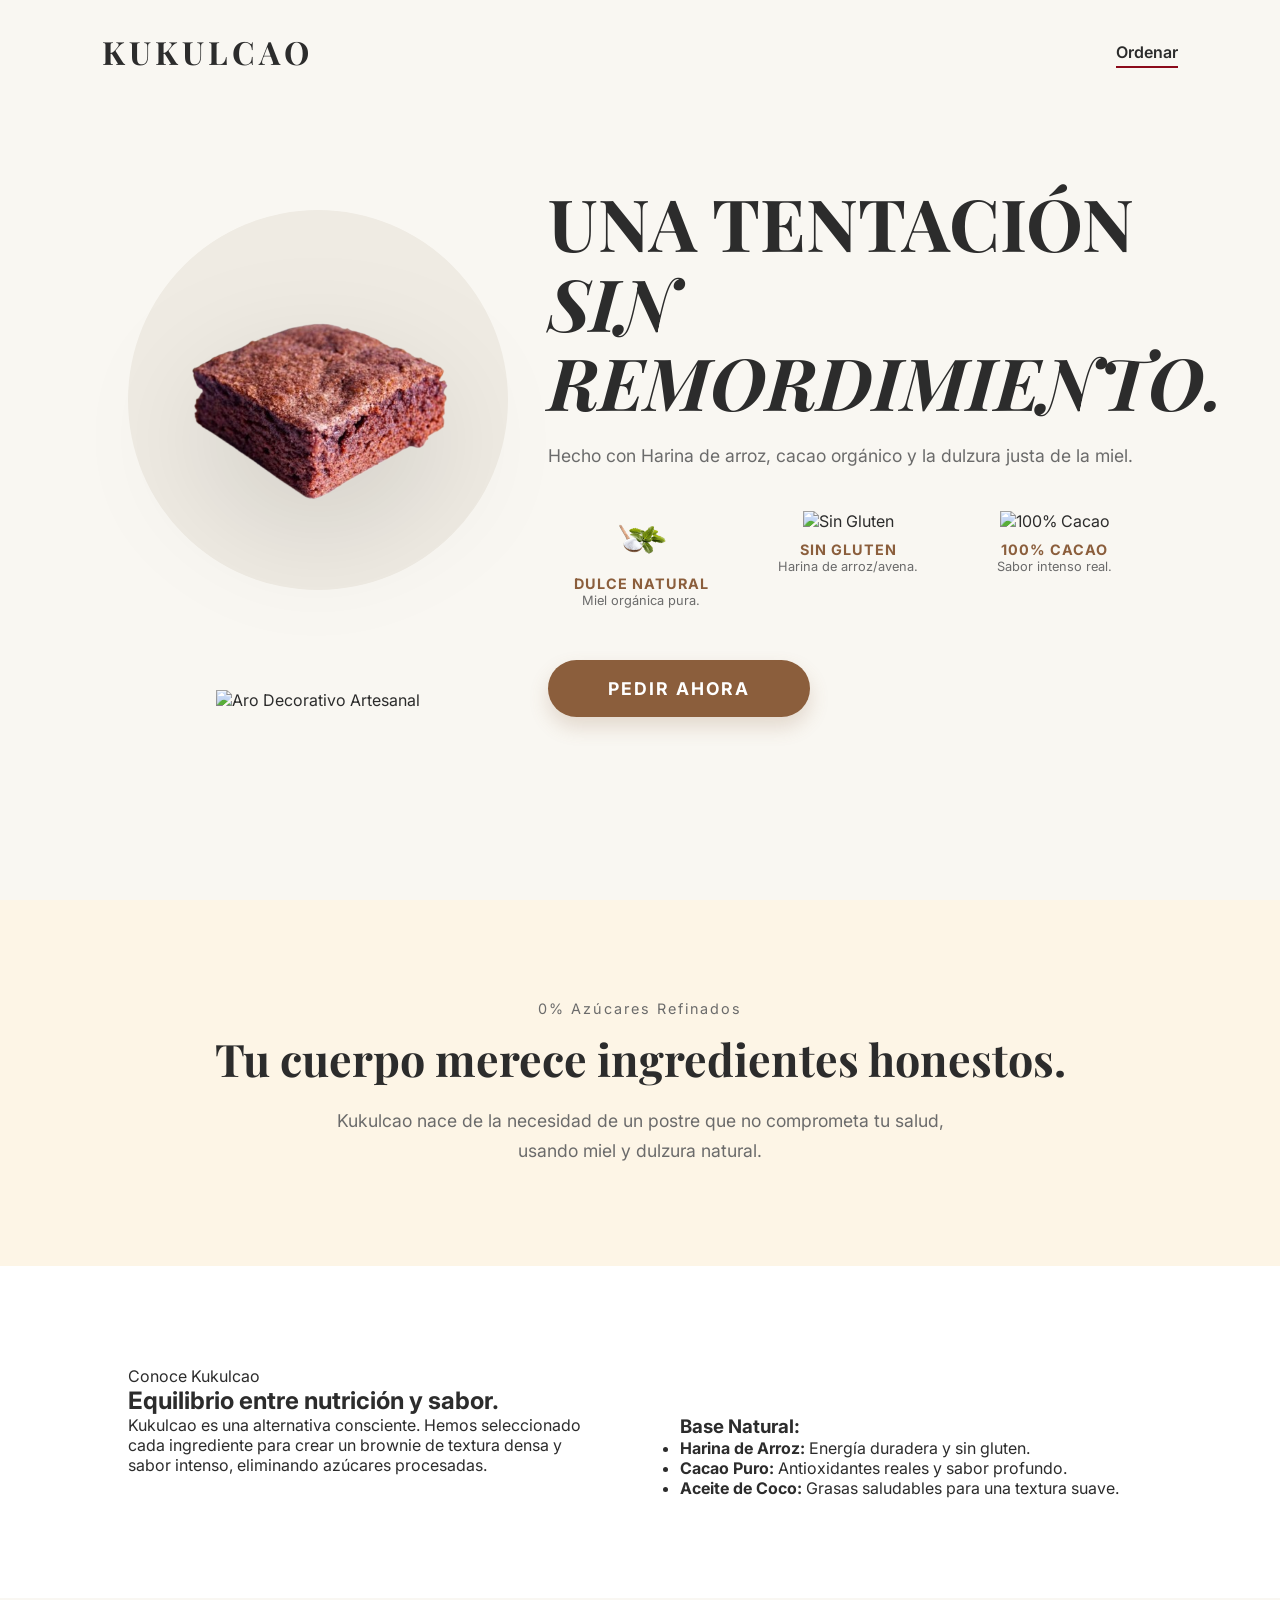
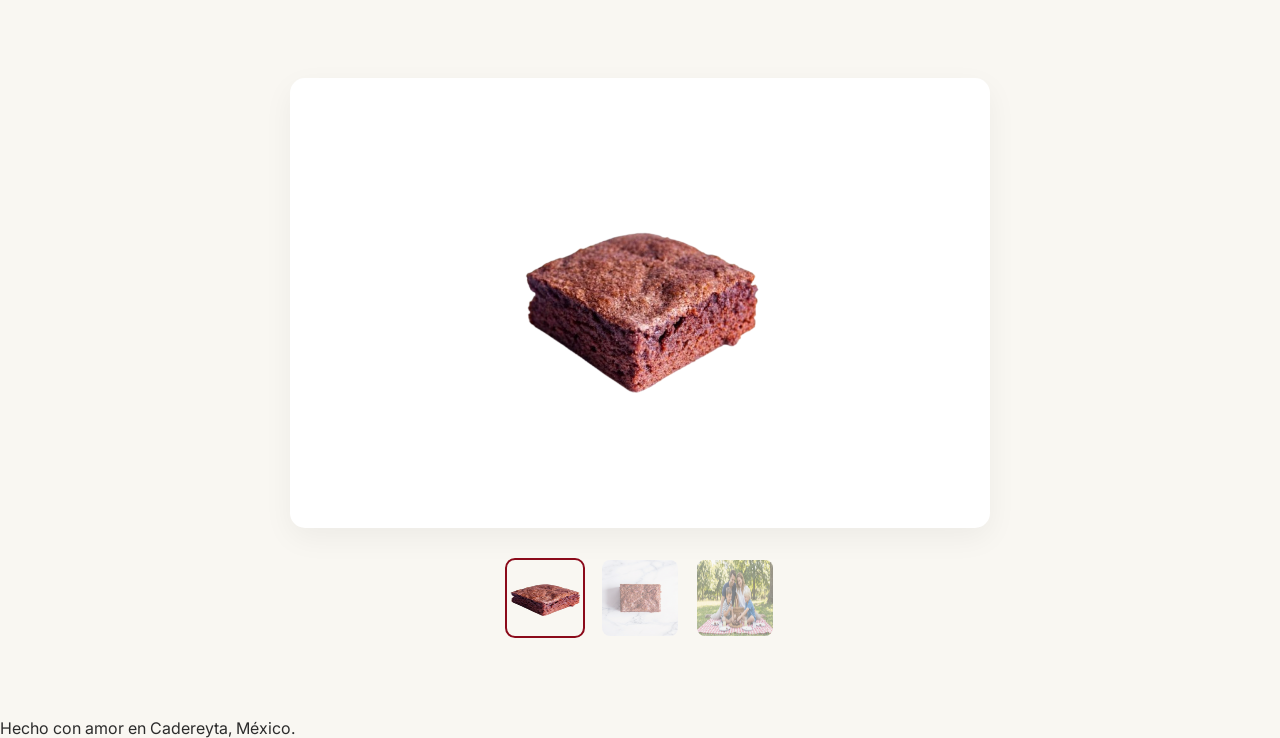
==== index.html @ 12dda1de "Update index.html" ====
<!DOCTYPE html>
<html lang="es">
<head>
    <meta charset="UTF-8">
    <meta name="viewport" content="width=device-width, initial-scale=1.0">
    <title>Kukulcao | Pureza en cada bocado</title>
    <link rel="stylesheet" href="style.css">
    <link href="https://fonts.googleapis.com/css2?family=Inter:wght@300;400;600&family=Playfair+Display:ital,wght@0,400;0,700;1,400&display=swap" rel="stylesheet">
</head>
<body>

    <nav class="minimal-nav">
        <div class="logo">KUKULCAO</div>
        <div class="nav-cta">
            <a href="ordenar.html">Ordenar</a>
        </div>
    </nav>

<main>
        <section class="hero-minimal">
            
            <div class="product-display">
            <img src="aro-decorativo.png" alt="Aro Decorativo Artesanal" class="decorative-ring-img">
            
            <div class="circle-bg"></div>
            <img src="brownie-1.png" alt="Kukulcao Brownie Hero" class="hero-img">
        </div>

            <div class="hero-text">
                <h1 class="fade-in">UNA TENTACIÓN <br><em>SIN REMORDIMIENTO.</em></h1>
                <p>Hecho con Harina de arroz, cacao orgánico y la dulzura justa de la miel.</p>
                
                <div class="hero-benefits">
                    <div class="benefit-item">
                        <img src="icono-miel.png" alt="Dulce Natural" class="benefit-icon"> <h4>Dulce Natural</h4>
                        <p>Miel orgánica pura.</p>
                    </div>
                    <div class="benefit-item">
                        <img src="icono-gluten.png" alt="Sin Gluten" class="benefit-icon"> <h4>Sin Gluten</h4>
                        <p>Harina de arroz/avena.</p>
                    </div>
                    <div class="benefit-item">
                        <img src="icono-cacao.png" alt="100% Cacao" class="benefit-icon"> <h4>100% Cacao</h4>
                        <p>Sabor intenso real.</p>
                    </div>
                </div>

                <a href="ordenar.html" class="btn-pedir-ahora">PEDIR AHORA</a>
            </div>
        </section>

        <section class="philosophy">
            <div class="philo-content">
                <span class="tag">0% Azúcares Refinados</span>
                <h2>Tu cuerpo merece ingredientes honestos.</h2>
                <p>Kukulcao nace de la necesidad de un postre que no comprometa tu salud, usando miel y dulzura natural.</p>
            </div>
        </section>

        <section class="product-description-area">
            <div class="description-content">
                <div class="desc-header">
                    <span class="tag">Conoce Kukulcao</span>
                    <h2>Equilibrio entre nutrición y sabor.</h2>
                </div>
                <div class="desc-body">
                    <div class="text-main">
                        <p>Kukulcao es una alternativa consciente. Hemos seleccionado cada ingrediente para crear un brownie de textura densa y sabor intenso, eliminando azúcares procesadas.</p>
                    </div>
                    <div class="ingredients-list">
                        <h3>Base Natural:</h3>
                        <ul>
                            <li><strong>Harina de Arroz:</strong> Energía duradera y sin gluten.</li>
                            <li><strong>Cacao Puro:</strong> Antioxidantes reales y sabor profundo.</li>
                            <li><strong>Aceite de Coco:</strong> Grasas saludables para una textura suave.</li>
                        </ul>
                    </div>
                </div>
            </div>
        </section>

        <section class="product-viewer">
            <div class="main-window">
                <img src="brownie-1.png" id="active-image" alt="Visor Kukulcao">
            </div>
            <div class="thumbnail-carousel">
                <img src="brownie-1.png" class="thumb active" onclick="changeImage(this.src, this)">
                <img src="brownie-2.png" class="thumb" onclick="changeImage(this.src, this)">
                <img src="brownie-3.png" class="thumb" onclick="changeImage(this.src, this)">
            </div>
        </section>
    </main>

    <footer class="minimal-footer">
        <p>Hecho con amor en Cadereyta, México.</p>
    </footer>

    <script src="script.js"></script>
</body>
</html>
    <script src="script.js"></script>
</body>
</html>
---- style.css ----
/* ==========================================================
   1. VARIABLES Y BASES (Actualizado con tu Burgundy)
========================================================== */
:root {
    --bg-color: #F9F7F2;
    --accent-color: #8b0a1a; /* Tu Burgundy oficial */
    --text-main: #2C2C2C;
    --text-light: #6B6B6B;
    --gold-brown: #8B5E3C; /* Café artesanal para botones/iconos */
}

* { margin: 0; padding: 0; box-sizing: border-box; }
body { 
    font-family: 'Inter', sans-serif; 
    background-color: var(--bg-color); 
    color: var(--text-main); 
    overflow-x: hidden; 
}

/* ==========================================================
   2. NAVEGACIÓN
========================================================== */
.minimal-nav { 
    display: flex; 
    justify-content: space-between; 
    align-items: center;
    padding: 30px 8%; 
    position: absolute; 
    width: 100%; 
    z-index: 100; 
}

.logo { 
    font-family: 'Playfair Display', serif; 
    font-weight: 700; 
    letter-spacing: 4px; 
    font-size: 2rem; 
    color: var(--text-main);
    text-decoration: none;
}

.nav-cta a { 
    text-decoration: none; 
    color: var(--text-main); 
    border-bottom: 2px solid var(--accent-color); 
    padding-bottom: 4px; 
    font-weight: 600;
}

/* ==========================================================
   3. HERO (PC) - CON ANILLOS DECORATIVOS
========================================================== */
.hero-minimal {
    min-height: 100vh;
    display: flex;
    align-items: center;
    justify-content: space-between;
    padding: 0 10%;
    max-width: 1400px;
    margin: 0 auto;
    gap: 40px;
}

.hero-text { flex: 1.2; z-index: 10; }
.hero-text h1 { font-family: 'Playfair Display', serif; font-size: clamp(3rem, 6vw, 4.5rem); line-height: 1.1; margin-bottom: 20px; }

.product-display {
    flex: 0.8;
    display: grid;
    place-items: center;
    position: relative;
    height: 600px;
}

/* Anillos estilo artesanal */
.decorative-rings {
    position: absolute;
    width: 100%;
    height: 100%;
    display: grid;
    place-items: center;
    z-index: 0;
}

.ring { position: absolute; border: 1px solid rgba(139, 94, 60, 0.15); border-radius: 50%; }
.ring-1 { width: 450px; height: 450px; border-style: dashed; }
.ring-2 { width: 580px; height: 580px; }

.circle-bg {
    grid-area: 1 / 1;
    width: 380px;
    height: 380px;
    background: #EFEBE3;
    border-radius: 50%;
    z-index: 1;
}

.hero-img {
    grid-area: 1 / 1;
    width: 280px;
    filter: drop-shadow(0 40px 60px rgba(0,0,0,0.12));
    animation: float 6s ease-in-out infinite;
    z-index: 2;
}

@keyframes float {
    0%, 100% { transform: translateY(0); }
    50% { transform: translateY(-20px); }
}

/* ==========================================================
   4. ICONOS DE BENEFICIOS Y BOTÓN
========================================================== */
.hero-benefits { 
    display: grid; 
    grid-template-columns: repeat(3, 1fr); 
    gap: 15px; 
    margin-top: 30px; 
}
.benefit-item { text-align: center; }
.benefit-item .icon { font-size: 1.8rem; display: block; margin-bottom: 5px; }
.benefit-item h4 { font-size: 0.8rem; text-transform: uppercase; color: var(--gold-brown); letter-spacing: 1px; }
.benefit-item p { font-size: 0.75rem; color: var(--text-light); }

.btn-pedir-ahora { 
    display: inline-block; 
    margin-top: 40px; 
    padding: 18px 50px; 
    background: var(--gold-brown); 
    color: white; 
    text-decoration: none; 
    border-radius: 50px; 
    font-weight: 700; 
    letter-spacing: 1px;
    box-shadow: 0 10px 20px rgba(139, 94, 60, 0.2);
    transition: 0.3s;
}
.btn-pedir-ahora:hover { transform: translateY(-3px); filter: brightness(1.1); }

/* ==========================================================
   5. FILOSOFÍA, DESCRIPCIÓN Y VISOR (TUS ESTILOS ORIGINALES)
========================================================== */
.philosophy {
    padding: 100px 5%;
    background-color: #FDF5E6;
    display: flex;
    flex-direction: column;
    align-items: center;
    justify-content: center;
    text-align: center;
    width: 100%;
}

.philosophy h2 { font-family: 'Playfair Display', serif; font-size: clamp(2rem, 4vw, 2.8rem); max-width: 900px; margin: 0 auto 20px; line-height: 1.2; }

.product-description-area { padding: 100px 10%; background-color: #fff; }
.desc-body { display: grid; grid-template-columns: 1fr 1fr; gap: 80px; max-width: 1100px; margin: 0 auto; }

.product-viewer { padding: 80px 10%; text-align: center; }
.main-window { width: 100%; max-width: 700px; height: 450px; margin: 0 auto 30px; background-color: #fff; display: flex; justify-content: center; align-items: center; border-radius: 15px; box-shadow: 0 10px 30px rgba(0,0,0,0.05); }
.main-window img { max-width: 85%; max-height: 85%; object-fit: contain; }

.thumbnail-carousel { display: flex; justify-content: center; gap: 15px; }
.thumb { width: 80px; height: 80px; cursor: pointer; border-radius: 10px; opacity: 0.5; transition: 0.3s; border: 2px solid transparent; }
.thumb.active { opacity: 1; border-color: var(--accent-color); }

/* ==========================================================
   6. RESPONSIVE (CELULAR ACTUALIZADO)
========================================================== */
@media (max-width: 768px) {
    .hero-minimal { flex-direction: column-reverse; padding: 120px 5% 40px 5%; min-height: auto; gap: 40px; }
    .hero-text h1 { font-size: 2.2rem; text-align: center; }
    .hero-benefits { grid-template-columns: 1fr; gap: 25px; }
    .product-display { height: 350px; }
    .ring-2 { display: none; } /* Simplificamos para cel */
    .circle-bg { width: 280px; height: 280px; }
    .hero-img { width: 170px; }
    .desc-body { grid-template-columns: 1fr; gap: 40px; }
    .philosophy { padding: 80px 8%; }
}
/* ==========================================================
   --- ESTILOS DEL HERO ACTUALIZADOS CON AROS Y BENEFICIOS ---
========================================================== */

.hero-minimal {
    min-height: 100vh;
    display: flex;
    align-items: center;
    justify-content: space-between;
    padding: 0 10%;
    max-width: 1400px;
    margin: 0 auto;
    gap: 40px;
}

/* --- Los Aros Decorativos (PC) --- */
.product-display {
    flex: 0.8;
    display: grid;
    place-items: center;
    position: relative;
    height: 600px;
}

.decorative-rings {
    position: absolute;
    width: 100%;
    height: 100%;
    display: grid;
    place-items: center;
    z-index: 0;
}

.ring {
    position: absolute;
    border-radius: 50%;
    border-color: rgba(139, 94, 60, 0.2); /* Color café artesanal suave */
}

/* Aro Principal con Textura de Hojas (Usaremos un pseudo-elemento para la textura) */
.ring-main {
    width: 450px;
    height: 450px;
    border: 2px solid;
    position: relative;
}

/* Aquí simularíamos la textura orgánica. Lo ideal sería una imagen PNG, 
   pero usaremos un truco de CSS para simular puntos orgánicos. */
.ring-texture {
    position: absolute;
    top: -5px; left: -5px; right: -5px; bottom: -5px;
    border-radius: 50%;
    background-image: radial-gradient(rgba(139, 94, 60, 0.1) 1px, transparent 1px);
    background-size: 15px 15px;
    mask-image: radial-gradient(circle, transparent 50%, black 51%);
}

/* Los aros con líneas cortadas (dashed) */
.ring-dashed-1 {
    width: 530px;
    height: 530px;
    border: 1px dashed;
}

.ring-dashed-2 {
    width: 620px;
    height: 620px;
    border: 1px dashed;
}

.circle-bg {
    grid-area: 1 / 1;
    width: 380px;
    height: 380px;
    background: #EFEBE3;
    border-radius: 50%;
    z-index: 1;
}

.hero-img {
    grid-area: 1 / 1;
    width: 280px;
    filter: drop-shadow(0 40px 60px rgba(0,0,0,0.12));
    animation: float 6s ease-in-out infinite;
    z-index: 2;
}

@keyframes float {
    0%, 100% { transform: translateY(0); }
    50= transform: translateY(-20px); }
}

/* --- Texto, Beneficios y Botón --- */
.hero-text { flex: 1.2; z-index: 10; }
.hero-text h1 { font-family: 'Playfair Display', serif; font-size: clamp(3rem, 6vw, 4.5rem); line-height: 1.1; margin-bottom: 20px; }
.hero-text p { font-size: 1.1rem; color: var(--text-light); line-height: 1.7; max-width: 600px; }

/* Beneficios en HORIZONTAL (Tal como en tu referencia) */
.hero-benefits { 
    display: flex; /* Cambiamos a Flex para horizontal */
    justify-content: space-between;
    gap: 20px; 
    margin-top: 40px; 
    max-width: 600px;
}
.benefit-item { text-align: center; flex: 1; }
.benefit-icon { width: 50px; height: 50px; object-fit: contain; margin-bottom: 10px; } /* Si usas imágenes */
.benefit-item .icon { font-size: 2rem; display: block; margin-bottom: 10px; } /* Si usas emojis */
.benefit-item h4 { font-size: 0.9rem; text-transform: uppercase; color: var(--gold-brown); letter-spacing: 1px; font-weight: 700; }
.benefit-item p { font-size: 0.8rem; color: var(--text-light); line-height: 1.4; }

/* Botón "PEDIR AHORA" Marrón */
.btn-pedir-ahora { 
    display: inline-block; 
    margin-top: 50px; 
    padding: 18px 60px; 
    background: var(--gold-brown); 
    color: white; 
    text-decoration: none; 
    border-radius: 50px; 
    font-weight: 700; 
    letter-spacing: 2px;
    box-shadow: 0 10px 20px rgba(139, 94, 60, 0.2);
    transition: 0.3s;
    font-size: 1.1rem;
}
.btn-pedir-ahora:hover { transform: translateY(-3px); filter: brightness(1.1); }

/* --- FRANJA RECUPERADA: 0% AZÚCARES (Tus estilos originales) --- */
.philosophy {
    padding: 100px 5%;
    background-color: #FDF5E6;
    display: flex;
    flex-direction: column;
    align-items: center;
    justify-content: center;
    text-align: center;
    width: 100%;
}
.philosophy .tag { display: block; margin-bottom: 15px; letter-spacing: 2px; color: var(--text-light); font-size: 0.9rem; }
.philosophy h2 { font-family: 'Playfair Display', serif; font-size: clamp(2rem, 4vw, 2.8rem); max-width: 900px; margin: 0 auto 20px; line-height: 1.2; }
.philosophy p { max-width: 650px; margin: 0 auto; color: var(--text-light); line-height: 1.7; font-size: 1.1rem; }

/* ==========================================================
   --- RESPONSIVE: AJUSTE CRÍTICO PARA MÓVIL (NUEVO ORDEN) ---
========================================================== */

@media (max-width: 768px) {
    /* Mantenemos el orden Flex estándar, pero ajustamos padding */
    .hero-minimal { 
        flex-direction: column; /* Estándar: Imagen arriba, texto abajo */
        padding: 100px 5% 40px 5%; /* Padding superior para el logo */
        min-height: auto; 
        gap: 30px; 
    }

    /* La Imagen del Brownie con Aros (Arriba del título en Móvil) */
    .product-display { 
        height: 380px; 
        width: 100%;
        order: -1; /* Forzamos que vaya PRIMERO */
        margin-top: 30px;
    }

    .decorative-rings { transform: scale(0.65); } /* Escalamos los aros para móvil */
    .ring-dashed-2 { display: none; } /* Quitamos el aro más grande */
    .circle-bg { width: 260px; height: 260px; }
    .hero-img { width: 160px; }

    /* El Texto (Debajo de la Imagen en Móvil) */
    .hero-text { 
        width: 100%;
        text-align: center; 
    }
    .hero-text h1 { font-size: 2.2rem; }
    .hero-text p { margin: 0 auto; font-size: 1rem; }

    /* Beneficios en Móvil: Mantenemos HORIZONTAL (o Grid si no caben) */
    .hero-benefits { 
        display: grid;
        grid-template-columns: repeat(3, 1fr); /* Grid de 3 columnas para horizontal */
        gap: 15px; 
        margin-top: 30px;
        text-align: center;
        max-width: 100%;
    }
    
    .benefit-item { padding: 0 5px; }
    .benefit-item h4 { font-size: 0.75rem; }
    .benefit-item p { font-size: 0.7rem; }

    /* Botón en Móvil */
    .btn-pedir-ahora { margin-top: 40px; width: 100%; max-width: 300px; padding: 15px 30px; font-size: 1rem; }

    /* Franja Filosofía en Móvil */
    .philosophy { padding: 60px 8%; }
    .philosophy h2 { font-size: 1.8rem; }
}
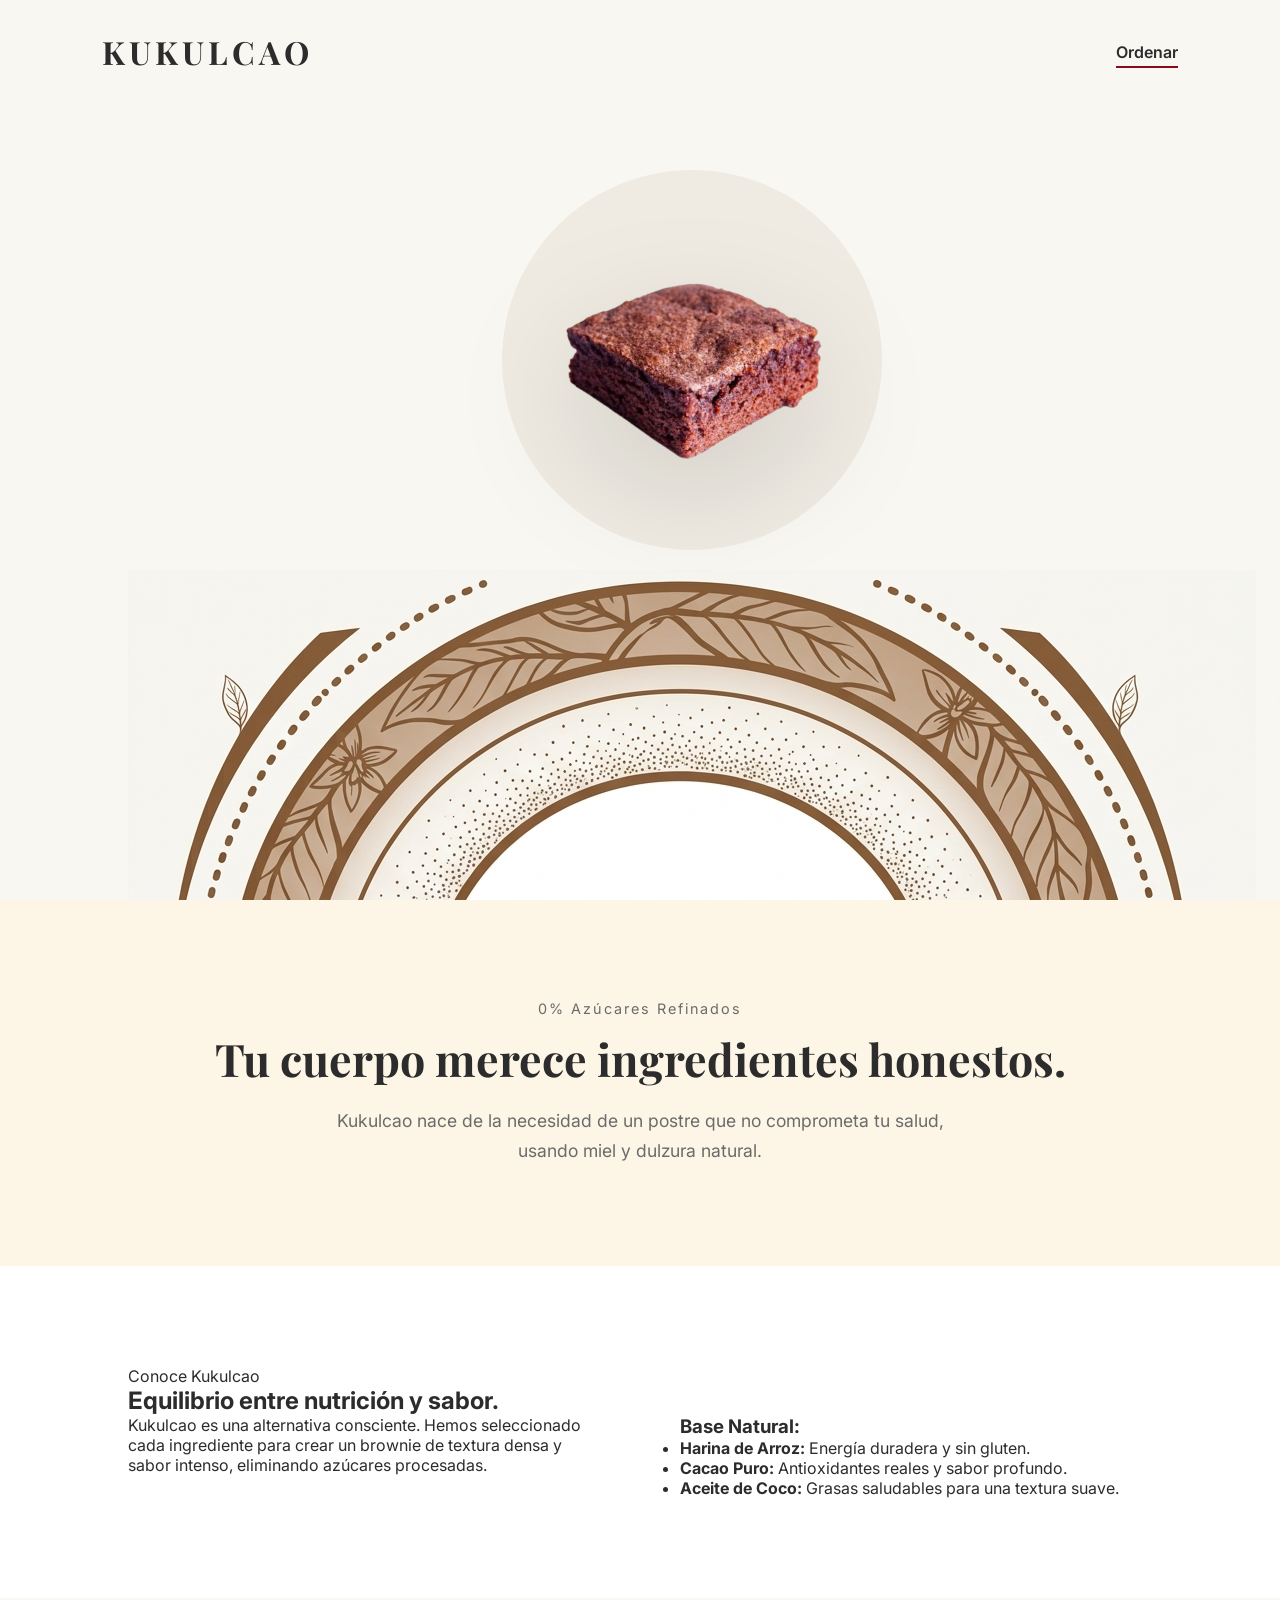
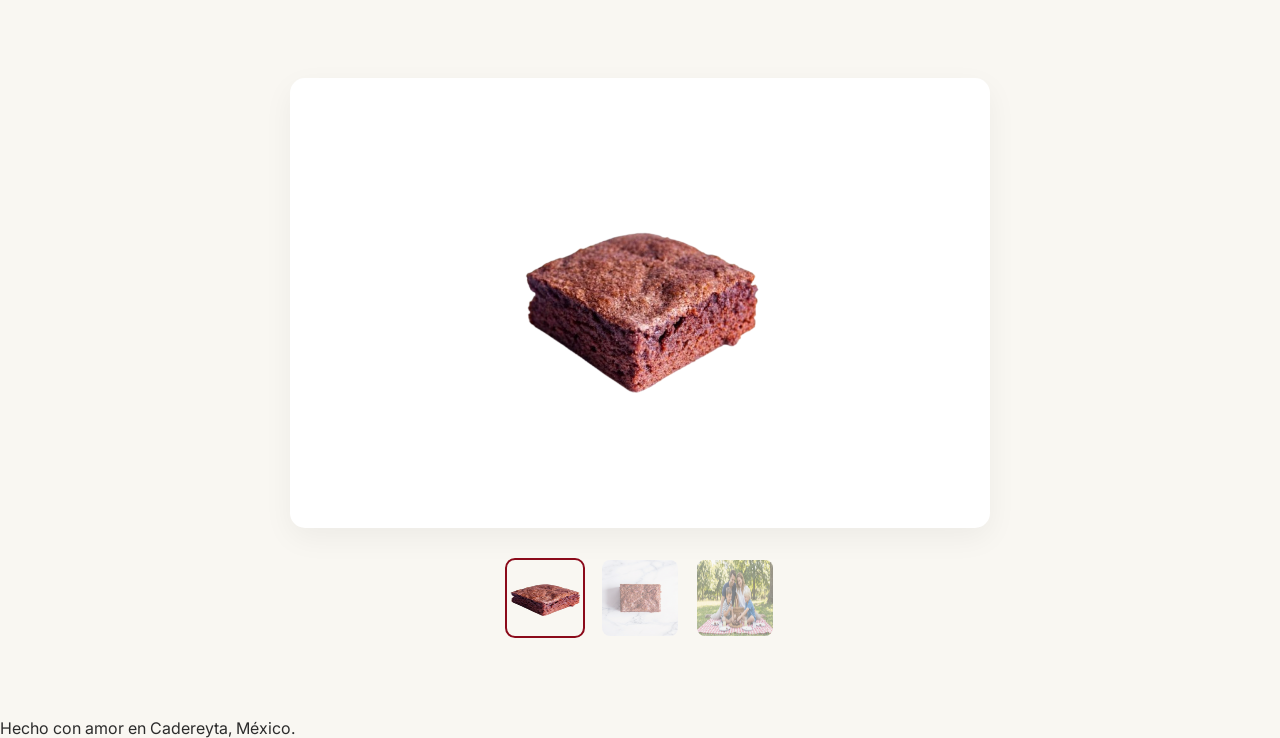
==== commit 2d778cea: "Update index.html" ====
--- a/index.html
+++ b/index.html
@@ -16,15 +16,13 @@
         </div>
     </nav>
 
-<main>
+    <main>
         <section class="hero-minimal">
-            
             <div class="product-display">
-            <img src="aro-decorativo.png" alt="Aro Decorativo Artesanal" class="decorative-ring-img">
-            
-            <div class="circle-bg"></div>
-            <img src="brownie-1.png" alt="Kukulcao Brownie Hero" class="hero-img">
-        </div>
+                <img src="aro-decorativo.png" alt="Aro Decorativo Artesanal" class="decorative-ring-img">
+                <div class="circle-bg"></div>
+                <img src="brownie-1.png" alt="Kukulcao Brownie Hero" class="hero-img">
+            </div>
 
             <div class="hero-text">
                 <h1 class="fade-in">UNA TENTACIÓN <br><em>SIN REMORDIMIENTO.</em></h1>
@@ -32,15 +30,18 @@
                 
                 <div class="hero-benefits">
                     <div class="benefit-item">
-                        <img src="icono-miel.png" alt="Dulce Natural" class="benefit-icon"> <h4>Dulce Natural</h4>
+                        <img src="icono-miel.png" alt="Dulce Natural" class="benefit-icon"> 
+                        <h4>Dulce Natural</h4>
                         <p>Miel orgánica pura.</p>
                     </div>
                     <div class="benefit-item">
-                        <img src="icono-gluten.png" alt="Sin Gluten" class="benefit-icon"> <h4>Sin Gluten</h4>
+                        <img src="icono-gluten.png" alt="Sin Gluten" class="benefit-icon"> 
+                        <h4>Sin Gluten</h4>
                         <p>Harina de arroz/avena.</p>
                     </div>
                     <div class="benefit-item">
-                        <img src="icono-cacao.png" alt="100% Cacao" class="benefit-icon"> <h4>100% Cacao</h4>
+                        <img src="icono-cacao.png" alt="100% Cacao" class="benefit-icon"> 
+                        <h4>100% Cacao</h4>
                         <p>Sabor intenso real.</p>
                     </div>
                 </div>
@@ -98,6 +99,3 @@
     <script src="script.js"></script>
 </body>
 </html>
-    <script src="script.js"></script>
-</body>
-</html>
--- a/style.css
+++ b/style.css
@@ -51,41 +51,41 @@
    3. HERO (PC) - CON ANILLOS DECORATIVOS
 ========================================================== */
 .hero-minimal {
-    min-height: 100vh;
+    min-height: 100vh; /* Que ocupe toda la pantalla de alto */
     display: flex;
-    align-items: center;
-    justify-content: space-between;
-    padding: 0 10%;
-    max-width: 1400px;
-    margin: 0 auto;
-    gap: 40px;
-}
-
-.hero-text { flex: 1.2; z-index: 10; }
-.hero-text h1 { font-family: 'Playfair Display', serif; font-size: clamp(3rem, 6vw, 4.5rem); line-height: 1.1; margin-bottom: 20px; }
-
+    align-items: center; /* Centrado vertical */
+    justify-content: space-between; /* Texto a la izq, brownie a la der */
+    padding: 0 10%; /* Espacio a los lados en PC */
+    position: relative;
+    overflow: hidden; /* Evita que los aros se salgan de la pantalla */
+}
+
+/* Solución al choque: Damos más espacio al texto */
+.hero-text {
+    flex: 1.3; /* Aumentamos el espacio para el texto */
+    position: relative;
+    z-index: 10; /* Texto siempre arriba de los aros de fondo */
+    max-width: 680px; /* Evita que las líneas se hagan eternas */
+    margin-right: 0; /* Aseguramos que no haya margen extra que choque */
+}
+
+.hero-text h1 {
+    font-family: 'Playfair Display', serif;
+    font-size: clamp(3rem, 6vw, 4.5rem); /* Tamaño de letra que se adapta */
+    line-height: 1.1;
+    margin-bottom: 20px;
+}
+
+/* Ajustamos la imagen para que no tape */
 .product-display {
-    flex: 0.8;
+    flex: 0.7; /* Reducimos un poco el espacio para la imagen */
     display: grid;
     place-items: center;
     position: relative;
     height: 600px;
 }
 
-/* Anillos estilo artesanal */
-.decorative-rings {
-    position: absolute;
-    width: 100%;
-    height: 100%;
-    display: grid;
-    place-items: center;
-    z-index: 0;
-}
-
-.ring { position: absolute; border: 1px solid rgba(139, 94, 60, 0.15); border-radius: 50%; }
-.ring-1 { width: 450px; height: 450px; border-style: dashed; }
-.ring-2 { width: 580px; height: 580px; }
-
+/* El Círculo de fondo sólido */
 .circle-bg {
     grid-area: 1 / 1;
     width: 380px;
@@ -95,19 +95,20 @@
     z-index: 1;
 }
 
+/* Tu imagen del Brownie real (sin fondo blanco) */
 .hero-img {
     grid-area: 1 / 1;
-    width: 280px;
+    width: 280px; /* Ajusta este tamaño al de tu foto de brownie */
+    position: relative;
+    z-index: 2; /* Arriba del círculo */
     filter: drop-shadow(0 40px 60px rgba(0,0,0,0.12));
     animation: float 6s ease-in-out infinite;
-    z-index: 2;
 }
 
 @keyframes float {
     0%, 100% { transform: translateY(0); }
     50% { transform: translateY(-20px); }
 }
-
 /* ==========================================================
    4. ICONOS DE BENEFICIOS Y BOTÓN
 ========================================================== */
@@ -377,3 +378,27 @@
     .philosophy { padding: 60px 8%; }
     .philosophy h2 { font-size: 1.8rem; }
 }
+@media (max-width: 768px) {
+    /* Mismo orden: Brownie -> Título -> Iconos (TUS ESTILOS ORIGINALES) */
+    
+    .product-display {
+        height: 350px; /* Alto en móvil */
+        margin-bottom: 20px;
+        order: -1; /* Forzamos que vaya PRIMERO */
+    }
+
+    /* Escalamos el Aro en móvil */
+    .decorative-ring-img {
+        width: 380px; /* Tamaño en móvil */
+        opacity: 0.6; /* Más tenue en móvil */
+    }
+
+    .circle-bg {
+        width: 250px;
+        height: 250px;
+    }
+
+    .hero-img {
+        width: 170px;
+    }
+}
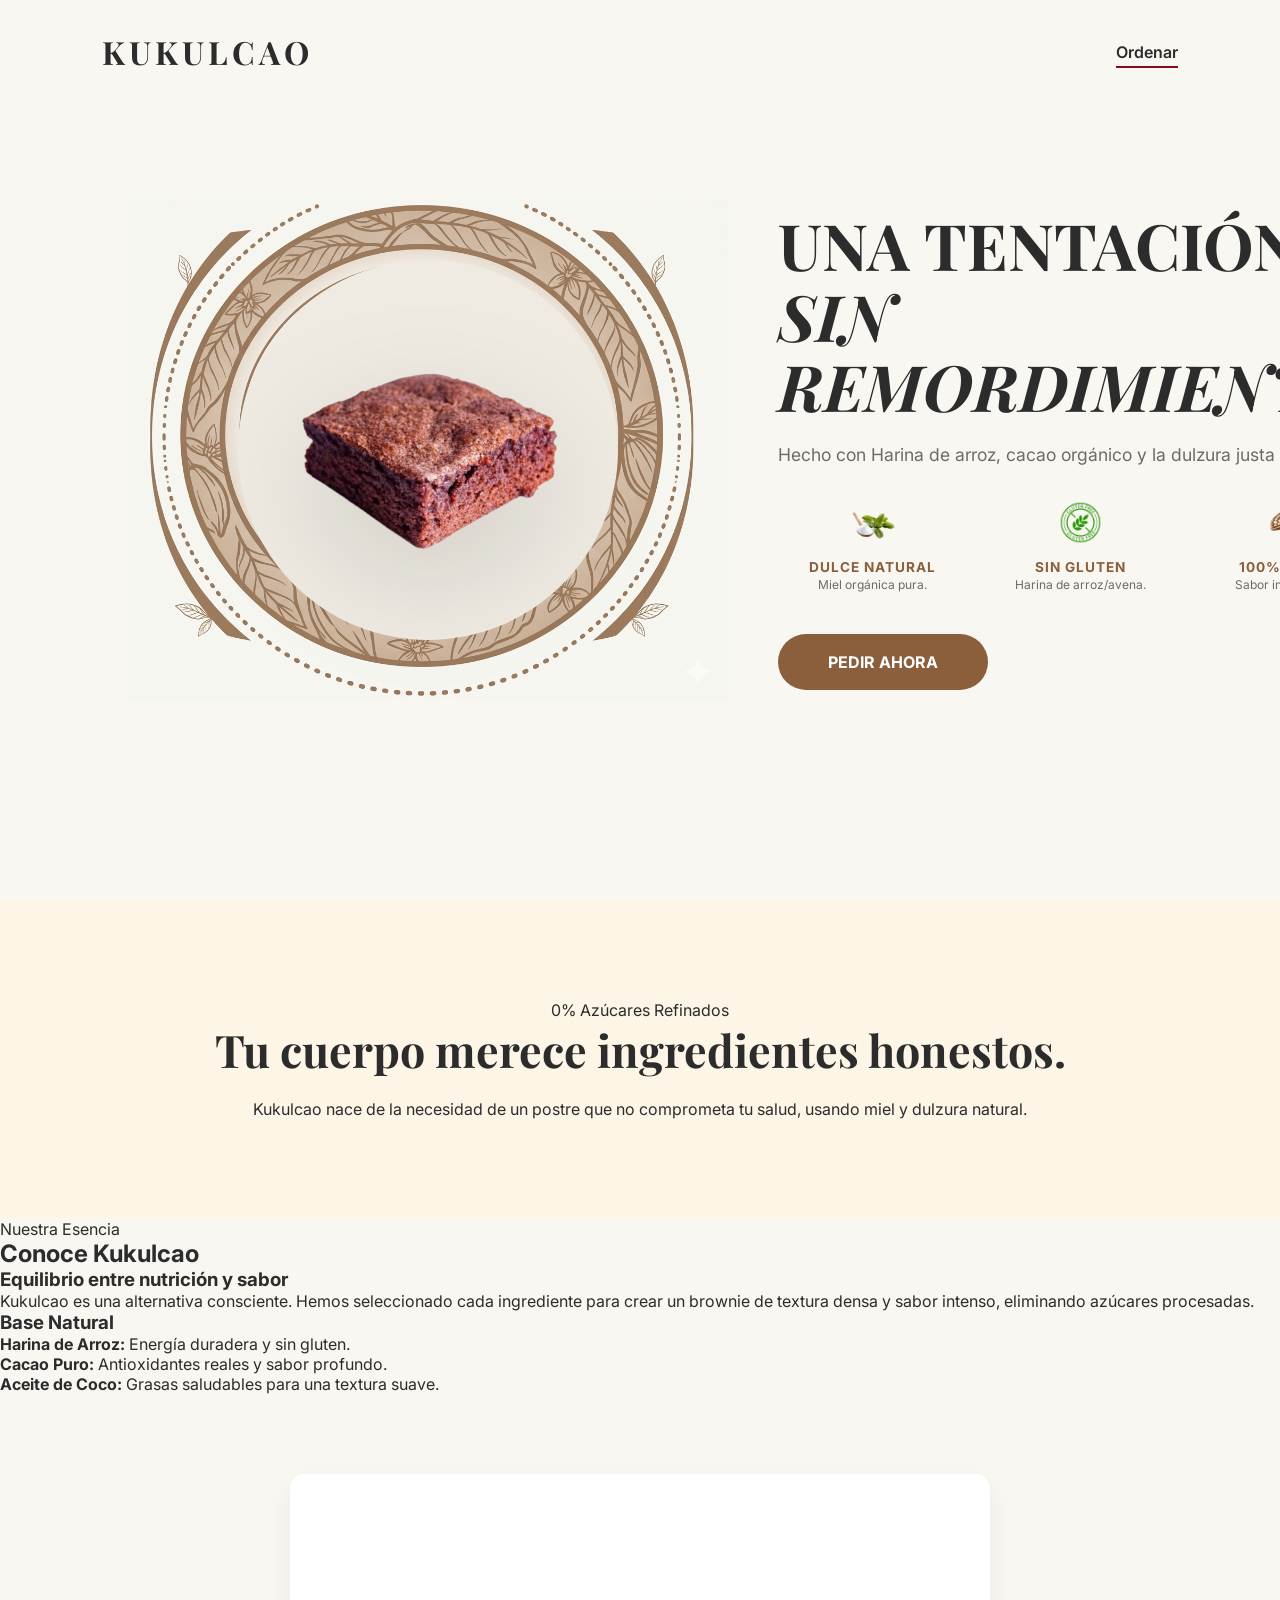
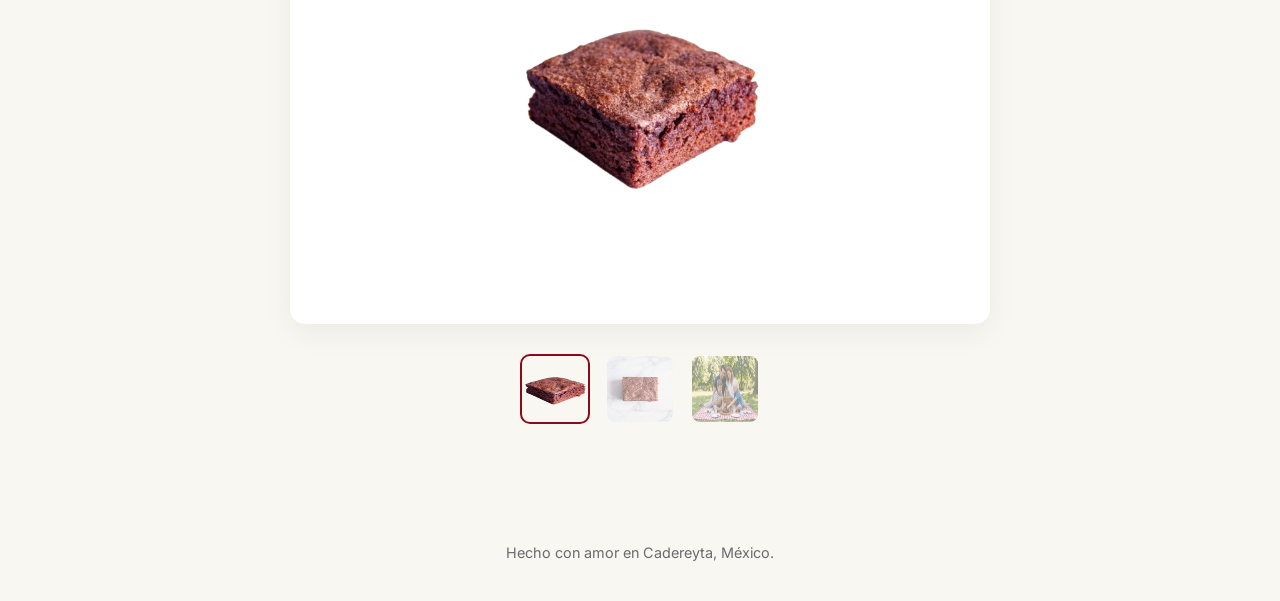
==== commit be213e8a: "Update index.html" ====
--- a/index.html
+++ b/index.html
@@ -58,19 +58,20 @@
             </div>
         </section>
 
-        <section class="product-description-area">
-            <div class="description-content">
-                <div class="desc-header">
-                    <span class="tag">Conoce Kukulcao</span>
-                    <h2>Equilibrio entre nutrición y sabor.</h2>
-                </div>
-                <div class="desc-body">
-                    <div class="text-main">
+        <section class="philosophy-section">
+            <div class="info-container">
+                <span class="tag">Nuestra Esencia</span>
+                <h2 class="main-title">Conoce Kukulcao</h2>
+                
+                <div class="info-grid">
+                    <div class="info-card nutrition-card">
+                        <h3>Equilibrio entre nutrición y sabor</h3>
                         <p>Kukulcao es una alternativa consciente. Hemos seleccionado cada ingrediente para crear un brownie de textura densa y sabor intenso, eliminando azúcares procesadas.</p>
                     </div>
-                    <div class="ingredients-list">
-                        <h3>Base Natural:</h3>
-                        <ul>
+
+                    <div class="info-card ingredients-card">
+                        <h3>Base Natural</h3>
+                        <ul class="ingredient-list">
                             <li><strong>Harina de Arroz:</strong> Energía duradera y sin gluten.</li>
                             <li><strong>Cacao Puro:</strong> Antioxidantes reales y sabor profundo.</li>
                             <li><strong>Aceite de Coco:</strong> Grasas saludables para una textura suave.</li>
--- a/style.css
+++ b/style.css
@@ -1,12 +1,12 @@
 /* ==========================================================
-   1. VARIABLES Y BASES (Actualizado con tu Burgundy)
+   1. VARIABLES Y BASES
 ========================================================== */
 :root {
     --bg-color: #F9F7F2;
-    --accent-color: #8b0a1a; /* Tu Burgundy oficial */
+    --accent-color: #8b0a1a;
     --text-main: #2C2C2C;
     --text-light: #6B6B6B;
-    --gold-brown: #8B5E3C; /* Café artesanal para botones/iconos */
+    --gold-brown: #8B5E3C;
 }
 
 * { margin: 0; padding: 0; box-sizing: border-box; }
@@ -36,7 +36,6 @@
     letter-spacing: 4px; 
     font-size: 2rem; 
     color: var(--text-main);
-    text-decoration: none;
 }
 
 .nav-cta a { 
@@ -48,44 +47,56 @@
 }
 
 /* ==========================================================
-   3. HERO (PC) - CON ANILLOS DECORATIVOS
+   3. HERO (ESTILOS BASE / PC)
 ========================================================== */
 .hero-minimal {
-    min-height: 100vh; /* Que ocupe toda la pantalla de alto */
+    min-height: 100vh;
     display: flex;
-    align-items: center; /* Centrado vertical */
-    justify-content: space-between; /* Texto a la izq, brownie a la der */
-    padding: 0 10%; /* Espacio a los lados en PC */
+    align-items: center;
+    justify-content: space-between;
+    padding: 0 10%;
     position: relative;
-    overflow: hidden; /* Evita que los aros se salgan de la pantalla */
-}
-
-/* Solución al choque: Damos más espacio al texto */
+    max-width: 1400px;
+    margin: 0 auto;
+    gap: 50px; /* Separación para que no choque el brownie con las letras */
+}
+
 .hero-text {
-    flex: 1.3; /* Aumentamos el espacio para el texto */
-    position: relative;
-    z-index: 10; /* Texto siempre arriba de los aros de fondo */
-    max-width: 680px; /* Evita que las líneas se hagan eternas */
-    margin-right: 0; /* Aseguramos que no haya margen extra que choque */
+    flex: 1.2;
+    z-index: 10;
 }
 
 .hero-text h1 {
     font-family: 'Playfair Display', serif;
-    font-size: clamp(3rem, 6vw, 4.5rem); /* Tamaño de letra que se adapta */
+    font-size: clamp(2.5rem, 5vw, 4rem);
     line-height: 1.1;
     margin-bottom: 20px;
 }
 
-/* Ajustamos la imagen para que no tape */
+.hero-text p {
+    font-size: 1.1rem;
+    color: var(--text-light);
+    line-height: 1.6;
+}
+
 .product-display {
-    flex: 0.7; /* Reducimos un poco el espacio para la imagen */
+    flex: 0.8;
     display: grid;
     place-items: center;
     position: relative;
     height: 600px;
 }
 
-/* El Círculo de fondo sólido */
+/* Aro decorativo artesanal */
+.decorative-ring-img {
+    grid-area: 1 / 1;
+    width: 600px;
+    height: auto;
+    z-index: 0;
+    opacity: 0.8;
+    pointer-events: none;
+}
+
 .circle-bg {
     grid-area: 1 / 1;
     width: 380px;
@@ -95,12 +106,10 @@
     z-index: 1;
 }
 
-/* Tu imagen del Brownie real (sin fondo blanco) */
 .hero-img {
     grid-area: 1 / 1;
-    width: 280px; /* Ajusta este tamaño al de tu foto de brownie */
-    position: relative;
-    z-index: 2; /* Arriba del círculo */
+    width: 280px;
+    z-index: 2;
     filter: drop-shadow(0 40px 60px rgba(0,0,0,0.12));
     animation: float 6s ease-in-out infinite;
 }
@@ -109,18 +118,18 @@
     0%, 100% { transform: translateY(0); }
     50% { transform: translateY(-20px); }
 }
-/* ==========================================================
-   4. ICONOS DE BENEFICIOS Y BOTÓN
+
+/* ==========================================================
+   4. BENEFICIOS Y BOTONES
 ========================================================== */
 .hero-benefits { 
-    display: grid; 
-    grid-template-columns: repeat(3, 1fr); 
-    gap: 15px; 
+    display: flex;
+    gap: 20px; 
     margin-top: 30px; 
 }
-.benefit-item { text-align: center; }
-.benefit-item .icon { font-size: 1.8rem; display: block; margin-bottom: 5px; }
-.benefit-item h4 { font-size: 0.8rem; text-transform: uppercase; color: var(--gold-brown); letter-spacing: 1px; }
+.benefit-item { text-align: center; flex: 1; }
+.benefit-icon { width: 45px; height: 45px; object-fit: contain; margin-bottom: 10px; }
+.benefit-item h4 { font-size: 0.85rem; text-transform: uppercase; color: var(--gold-brown); letter-spacing: 1px; }
 .benefit-item p { font-size: 0.75rem; color: var(--text-light); }
 
 .btn-pedir-ahora { 
@@ -132,273 +141,62 @@
     text-decoration: none; 
     border-radius: 50px; 
     font-weight: 700; 
-    letter-spacing: 1px;
-    box-shadow: 0 10px 20px rgba(139, 94, 60, 0.2);
     transition: 0.3s;
 }
-.btn-pedir-ahora:hover { transform: translateY(-3px); filter: brightness(1.1); }
-
-/* ==========================================================
-   5. FILOSOFÍA, DESCRIPCIÓN Y VISOR (TUS ESTILOS ORIGINALES)
+.btn-pedir-ahora:hover { transform: translateY(-3px); box-shadow: 0 10px 20px rgba(139, 94, 60, 0.2); }
+
+/* ==========================================================
+   5. FILOSOFÍA Y VISOR (LIMPIOS)
 ========================================================== */
 .philosophy {
     padding: 100px 5%;
     background-color: #FDF5E6;
-    display: flex;
-    flex-direction: column;
-    align-items: center;
-    justify-content: center;
     text-align: center;
-    width: 100%;
-}
-
-.philosophy h2 { font-family: 'Playfair Display', serif; font-size: clamp(2rem, 4vw, 2.8rem); max-width: 900px; margin: 0 auto 20px; line-height: 1.2; }
+}
+.philosophy h2 { font-family: 'Playfair Display', serif; font-size: clamp(2rem, 4vw, 2.8rem); margin-bottom: 20px; }
 
 .product-description-area { padding: 100px 10%; background-color: #fff; }
-.desc-body { display: grid; grid-template-columns: 1fr 1fr; gap: 80px; max-width: 1100px; margin: 0 auto; }
+.desc-body { display: grid; grid-template-columns: 1fr 1fr; gap: 60px; max-width: 1100px; margin: 0 auto; }
 
 .product-viewer { padding: 80px 10%; text-align: center; }
 .main-window { width: 100%; max-width: 700px; height: 450px; margin: 0 auto 30px; background-color: #fff; display: flex; justify-content: center; align-items: center; border-radius: 15px; box-shadow: 0 10px 30px rgba(0,0,0,0.05); }
 .main-window img { max-width: 85%; max-height: 85%; object-fit: contain; }
 
 .thumbnail-carousel { display: flex; justify-content: center; gap: 15px; }
-.thumb { width: 80px; height: 80px; cursor: pointer; border-radius: 10px; opacity: 0.5; transition: 0.3s; border: 2px solid transparent; }
+.thumb { width: 70px; height: 70px; cursor: pointer; border-radius: 10px; opacity: 0.5; transition: 0.3s; border: 2px solid transparent; }
 .thumb.active { opacity: 1; border-color: var(--accent-color); }
 
-/* ==========================================================
-   6. RESPONSIVE (CELULAR ACTUALIZADO)
+.minimal-footer { padding: 40px; text-align: center; font-size: 0.9rem; color: var(--text-light); }
+
+/* ==========================================================
+   6. RESPONSIVE (SOLO CELULAR)
 ========================================================== */
 @media (max-width: 768px) {
-    .hero-minimal { flex-direction: column-reverse; padding: 120px 5% 40px 5%; min-height: auto; gap: 40px; }
-    .hero-text h1 { font-size: 2.2rem; text-align: center; }
-    .hero-benefits { grid-template-columns: 1fr; gap: 25px; }
-    .product-display { height: 350px; }
-    .ring-2 { display: none; } /* Simplificamos para cel */
-    .circle-bg { width: 280px; height: 280px; }
+    .hero-minimal { 
+        flex-direction: column; 
+        padding: 120px 5% 60px 5%; 
+        gap: 30px;
+        text-align: center;
+    }
+
+    .product-display { 
+        order: -1; /* Brownie arriba en móvil */
+        height: 320px; 
+        width: 100%;
+    }
+
+    .decorative-ring-img { width: 350px; }
+    .circle-bg { width: 250px; height: 250px; }
     .hero-img { width: 170px; }
-    .desc-body { grid-template-columns: 1fr; gap: 40px; }
-    .philosophy { padding: 80px 8%; }
-}
-/* ==========================================================
-   --- ESTILOS DEL HERO ACTUALIZADOS CON AROS Y BENEFICIOS ---
-========================================================== */
-
-.hero-minimal {
-    min-height: 100vh;
-    display: flex;
-    align-items: center;
-    justify-content: space-between;
-    padding: 0 10%;
-    max-width: 1400px;
-    margin: 0 auto;
-    gap: 40px;
-}
-
-/* --- Los Aros Decorativos (PC) --- */
-.product-display {
-    flex: 0.8;
-    display: grid;
-    place-items: center;
-    position: relative;
-    height: 600px;
-}
-
-.decorative-rings {
-    position: absolute;
-    width: 100%;
-    height: 100%;
-    display: grid;
-    place-items: center;
-    z-index: 0;
-}
-
-.ring {
-    position: absolute;
-    border-radius: 50%;
-    border-color: rgba(139, 94, 60, 0.2); /* Color café artesanal suave */
-}
-
-/* Aro Principal con Textura de Hojas (Usaremos un pseudo-elemento para la textura) */
-.ring-main {
-    width: 450px;
-    height: 450px;
-    border: 2px solid;
-    position: relative;
-}
-
-/* Aquí simularíamos la textura orgánica. Lo ideal sería una imagen PNG, 
-   pero usaremos un truco de CSS para simular puntos orgánicos. */
-.ring-texture {
-    position: absolute;
-    top: -5px; left: -5px; right: -5px; bottom: -5px;
-    border-radius: 50%;
-    background-image: radial-gradient(rgba(139, 94, 60, 0.1) 1px, transparent 1px);
-    background-size: 15px 15px;
-    mask-image: radial-gradient(circle, transparent 50%, black 51%);
-}
-
-/* Los aros con líneas cortadas (dashed) */
-.ring-dashed-1 {
-    width: 530px;
-    height: 530px;
-    border: 1px dashed;
-}
-
-.ring-dashed-2 {
-    width: 620px;
-    height: 620px;
-    border: 1px dashed;
-}
-
-.circle-bg {
-    grid-area: 1 / 1;
-    width: 380px;
-    height: 380px;
-    background: #EFEBE3;
-    border-radius: 50%;
-    z-index: 1;
-}
-
-.hero-img {
-    grid-area: 1 / 1;
-    width: 280px;
-    filter: drop-shadow(0 40px 60px rgba(0,0,0,0.12));
-    animation: float 6s ease-in-out infinite;
-    z-index: 2;
-}
-
-@keyframes float {
-    0%, 100% { transform: translateY(0); }
-    50= transform: translateY(-20px); }
-}
-
-/* --- Texto, Beneficios y Botón --- */
-.hero-text { flex: 1.2; z-index: 10; }
-.hero-text h1 { font-family: 'Playfair Display', serif; font-size: clamp(3rem, 6vw, 4.5rem); line-height: 1.1; margin-bottom: 20px; }
-.hero-text p { font-size: 1.1rem; color: var(--text-light); line-height: 1.7; max-width: 600px; }
-
-/* Beneficios en HORIZONTAL (Tal como en tu referencia) */
-.hero-benefits { 
-    display: flex; /* Cambiamos a Flex para horizontal */
-    justify-content: space-between;
-    gap: 20px; 
-    margin-top: 40px; 
-    max-width: 600px;
-}
-.benefit-item { text-align: center; flex: 1; }
-.benefit-icon { width: 50px; height: 50px; object-fit: contain; margin-bottom: 10px; } /* Si usas imágenes */
-.benefit-item .icon { font-size: 2rem; display: block; margin-bottom: 10px; } /* Si usas emojis */
-.benefit-item h4 { font-size: 0.9rem; text-transform: uppercase; color: var(--gold-brown); letter-spacing: 1px; font-weight: 700; }
-.benefit-item p { font-size: 0.8rem; color: var(--text-light); line-height: 1.4; }
-
-/* Botón "PEDIR AHORA" Marrón */
-.btn-pedir-ahora { 
-    display: inline-block; 
-    margin-top: 50px; 
-    padding: 18px 60px; 
-    background: var(--gold-brown); 
-    color: white; 
-    text-decoration: none; 
-    border-radius: 50px; 
-    font-weight: 700; 
-    letter-spacing: 2px;
-    box-shadow: 0 10px 20px rgba(139, 94, 60, 0.2);
-    transition: 0.3s;
-    font-size: 1.1rem;
-}
-.btn-pedir-ahora:hover { transform: translateY(-3px); filter: brightness(1.1); }
-
-/* --- FRANJA RECUPERADA: 0% AZÚCARES (Tus estilos originales) --- */
-.philosophy {
-    padding: 100px 5%;
-    background-color: #FDF5E6;
-    display: flex;
-    flex-direction: column;
-    align-items: center;
-    justify-content: center;
-    text-align: center;
-    width: 100%;
-}
-.philosophy .tag { display: block; margin-bottom: 15px; letter-spacing: 2px; color: var(--text-light); font-size: 0.9rem; }
-.philosophy h2 { font-family: 'Playfair Display', serif; font-size: clamp(2rem, 4vw, 2.8rem); max-width: 900px; margin: 0 auto 20px; line-height: 1.2; }
-.philosophy p { max-width: 650px; margin: 0 auto; color: var(--text-light); line-height: 1.7; font-size: 1.1rem; }
-
-/* ==========================================================
-   --- RESPONSIVE: AJUSTE CRÍTICO PARA MÓVIL (NUEVO ORDEN) ---
-========================================================== */
-
-@media (max-width: 768px) {
-    /* Mantenemos el orden Flex estándar, pero ajustamos padding */
-    .hero-minimal { 
-        flex-direction: column; /* Estándar: Imagen arriba, texto abajo */
-        padding: 100px 5% 40px 5%; /* Padding superior para el logo */
-        min-height: auto; 
-        gap: 30px; 
+
+    .hero-text h1 { font-size: 2.2rem; }
+    .hero-benefits { 
+        display: grid; 
+        grid-template-columns: repeat(3, 1fr); 
+        gap: 10px; 
     }
-
-    /* La Imagen del Brownie con Aros (Arriba del título en Móvil) */
-    .product-display { 
-        height: 380px; 
-        width: 100%;
-        order: -1; /* Forzamos que vaya PRIMERO */
-        margin-top: 30px;
-    }
-
-    .decorative-rings { transform: scale(0.65); } /* Escalamos los aros para móvil */
-    .ring-dashed-2 { display: none; } /* Quitamos el aro más grande */
-    .circle-bg { width: 260px; height: 260px; }
-    .hero-img { width: 160px; }
-
-    /* El Texto (Debajo de la Imagen en Móvil) */
-    .hero-text { 
-        width: 100%;
-        text-align: center; 
-    }
-    .hero-text h1 { font-size: 2.2rem; }
-    .hero-text p { margin: 0 auto; font-size: 1rem; }
-
-    /* Beneficios en Móvil: Mantenemos HORIZONTAL (o Grid si no caben) */
-    .hero-benefits { 
-        display: grid;
-        grid-template-columns: repeat(3, 1fr); /* Grid de 3 columnas para horizontal */
-        gap: 15px; 
-        margin-top: 30px;
-        text-align: center;
-        max-width: 100%;
-    }
+    .benefit-item h4 { font-size: 0.7rem; }
+    .benefit-item p { display: none; } /* Ocultamos descripción corta en móvil para no saturar */
     
-    .benefit-item { padding: 0 5px; }
-    .benefit-item h4 { font-size: 0.75rem; }
-    .benefit-item p { font-size: 0.7rem; }
-
-    /* Botón en Móvil */
-    .btn-pedir-ahora { margin-top: 40px; width: 100%; max-width: 300px; padding: 15px 30px; font-size: 1rem; }
-
-    /* Franja Filosofía en Móvil */
-    .philosophy { padding: 60px 8%; }
-    .philosophy h2 { font-size: 1.8rem; }
-}
-@media (max-width: 768px) {
-    /* Mismo orden: Brownie -> Título -> Iconos (TUS ESTILOS ORIGINALES) */
-    
-    .product-display {
-        height: 350px; /* Alto en móvil */
-        margin-bottom: 20px;
-        order: -1; /* Forzamos que vaya PRIMERO */
-    }
-
-    /* Escalamos el Aro en móvil */
-    .decorative-ring-img {
-        width: 380px; /* Tamaño en móvil */
-        opacity: 0.6; /* Más tenue en móvil */
-    }
-
-    .circle-bg {
-        width: 250px;
-        height: 250px;
-    }
-
-    .hero-img {
-        width: 170px;
-    }
-}
+    .desc-body { grid-template-columns: 1fr; }
+}
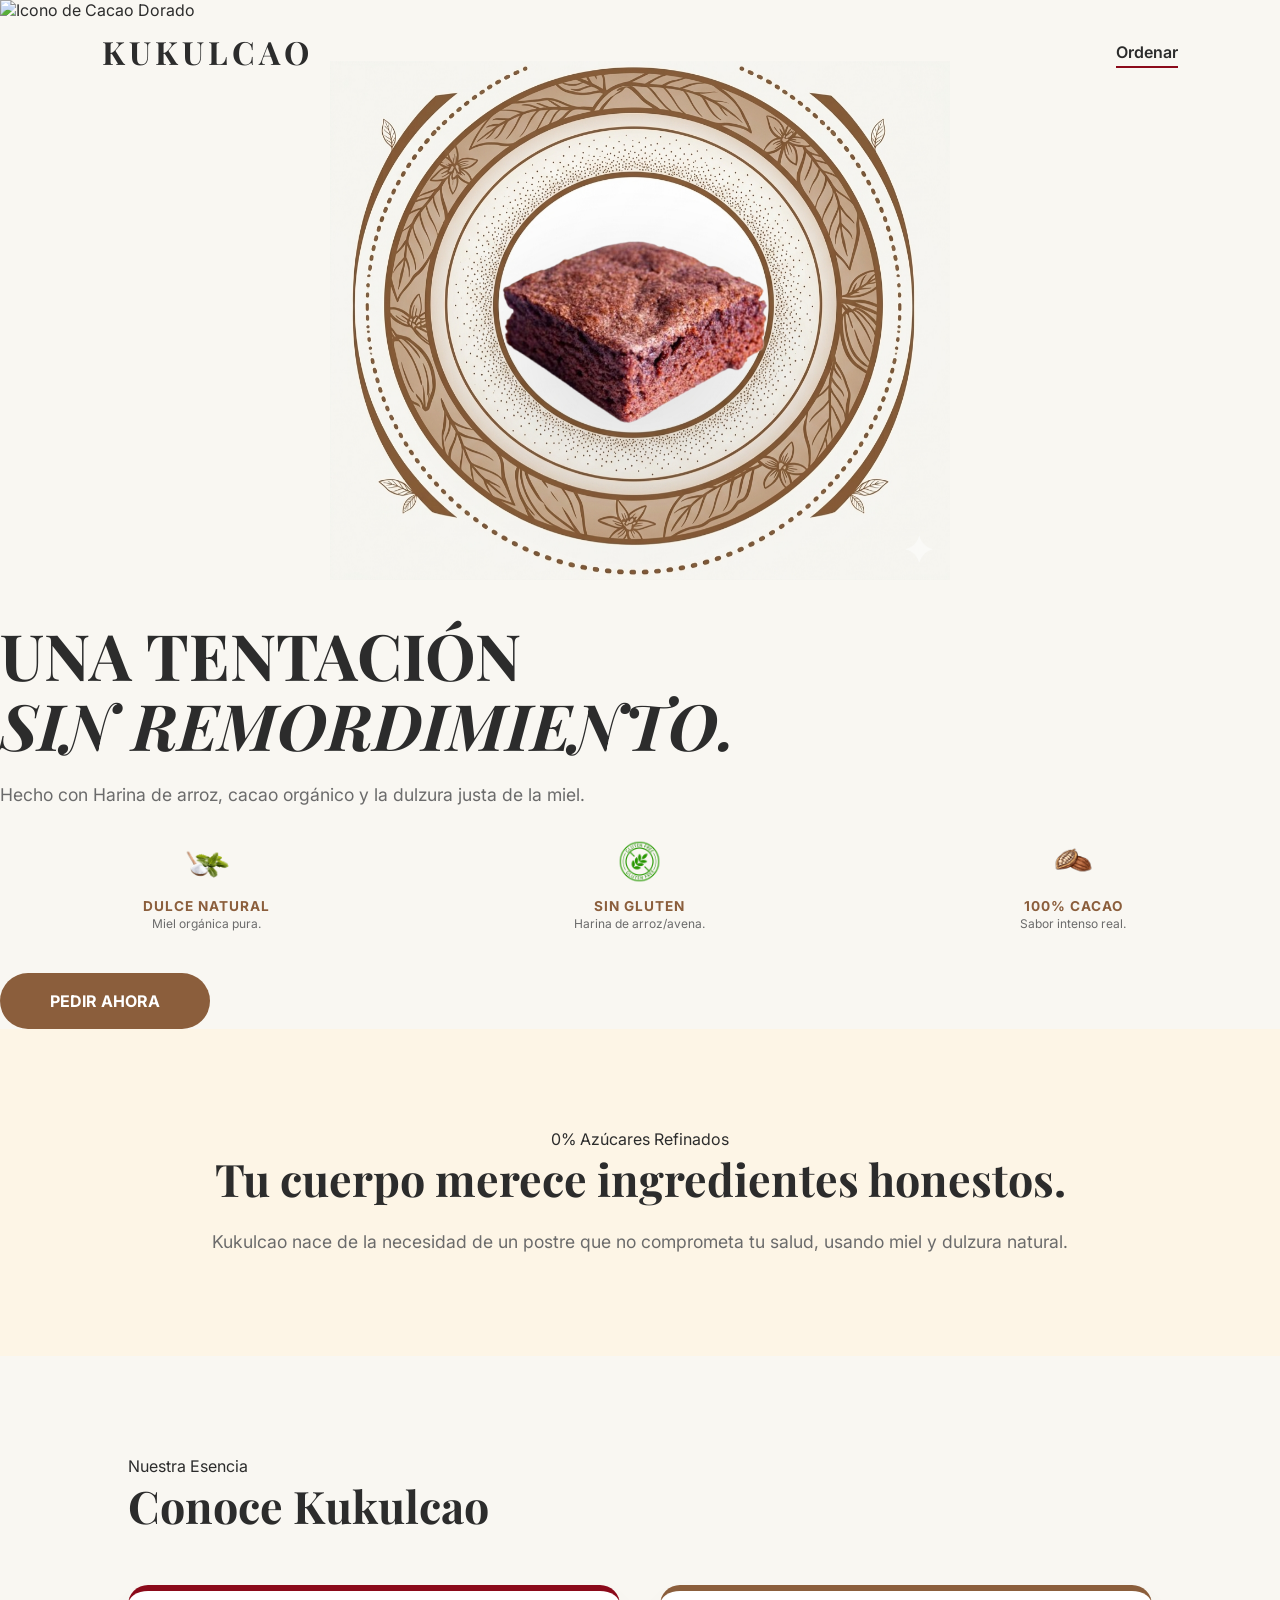
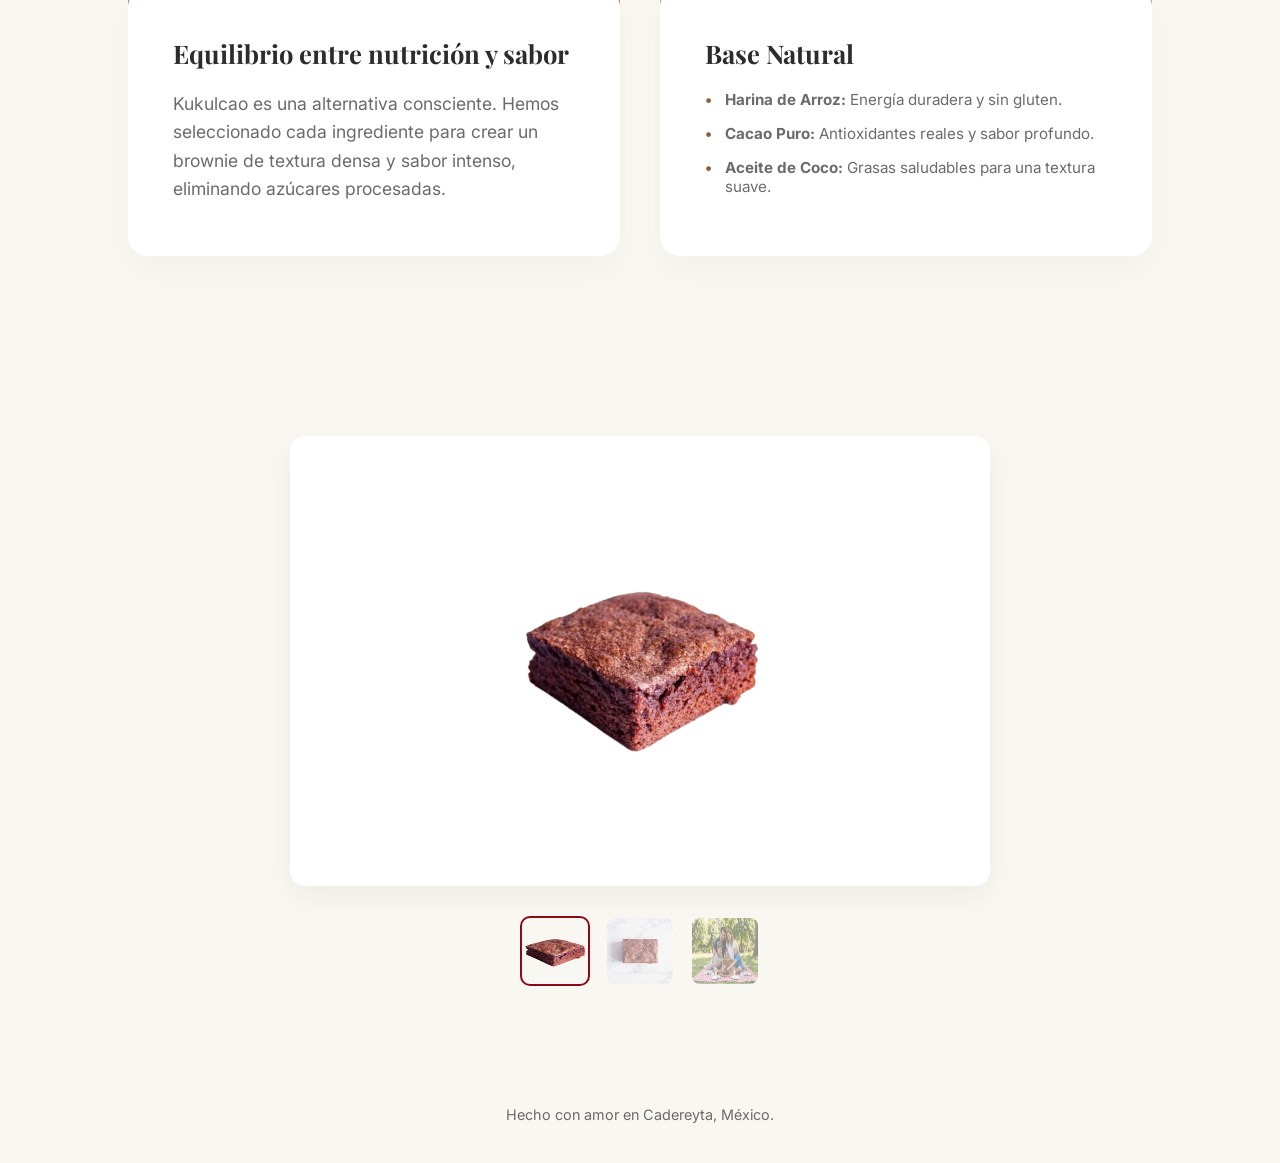
==== commit 7eef0d6f: "Update index.html" ====
--- a/index.html
+++ b/index.html
@@ -17,8 +17,8 @@
     </nav>
 
     <main>
-        <section class="hero-minimal">
-            <div class="product-display">
+            <div class="hero-text">
+                <img src="icono-cacao-dorado.png" alt="Icono de Cacao Dorado" class="hero-title-icon fade-in">            <div class="product-display">
                 <img src="aro-decorativo.png" alt="Aro Decorativo Artesanal" class="decorative-ring-img">
                 <div class="circle-bg"></div>
                 <img src="brownie-1.png" alt="Kukulcao Brownie Hero" class="hero-img">
--- a/style.css
+++ b/style.css
@@ -47,7 +47,7 @@
 }
 
 /* ==========================================================
-   3. HERO (ESTILOS BASE / PC)
+   3. HERO (ALINEACIÓN CORREGIDA - BROWNIE IZQUIERDA)
 ========================================================== */
 .hero-minimal {
     min-height: 100vh;
@@ -58,45 +58,19 @@
     position: relative;
     max-width: 1400px;
     margin: 0 auto;
-    gap: 50px; /* Separación para que no choque el brownie con las letras */
-}
-
-.hero-text {
-    flex: 1.2;
-    z-index: 10;
-}
-
-.hero-text h1 {
-    font-family: 'Playfair Display', serif;
-    font-size: clamp(2.5rem, 5vw, 4rem);
-    line-height: 1.1;
-    margin-bottom: 20px;
-}
-
-.hero-text p {
-    font-size: 1.1rem;
-    color: var(--text-light);
-    line-height: 1.6;
-}
-
+    gap: 60px; /* Espacio de seguridad para que no choquen */
+}
+
+/* Contenedor de la imagen (Izquierda) */
 .product-display {
-    flex: 0.8;
+    flex: 0.9; /* Un poco más pequeño para dar aire al texto */
     display: grid;
-    place-items: center;
+    place-items: center; /* Centrado matemático de todas las capas */
     position: relative;
     height: 600px;
 }
 
-/* Aro decorativo artesanal */
-.decorative-ring-img {
-    grid-area: 1 / 1;
-    width: 600px;
-    height: auto;
-    z-index: 0;
-    opacity: 0.8;
-    pointer-events: none;
-}
-
+/* --- CAPA 1 (FONDO): CÍRCULO --- */
 .circle-bg {
     grid-area: 1 / 1;
     width: 380px;
@@ -106,17 +80,54 @@
     z-index: 1;
 }
 
+/* --- CAPA 2 (MEDIO): ARO ARTESANAL DERECHO --- */
+.decorative-ring-img {
+    grid-area: 1 / 1;
+    width: 620px;
+    height: auto;
+    z-index: 2;
+    pointer-events: none;
+    will-change: transform, opacity;
+    
+    /* RESET DE ROTACIÓN: Ahora los corchetes enmarcan arriba y abajo */
+    transform: rotate(0deg); 
+    
+    /* Animación de opacidad al bajar */
+    animation: fadeOutScroll linear both;
+    animation-timeline: scroll(block nearest);
+    animation-range: start 0% end 40%; 
+}
+
+/* --- CAPA 3 (FRENTE): EL BROWNIE --- */
 .hero-img {
     grid-area: 1 / 1;
-    width: 280px;
-    z-index: 2;
-    filter: drop-shadow(0 40px 60px rgba(0,0,0,0.12));
-    animation: float 6s ease-in-out infinite;
-}
-
-@keyframes float {
-    0%, 100% { transform: translateY(0); }
-    50% { transform: translateY(-20px); }
+    width: 290px;
+    z-index: 3;
+    filter: drop-shadow(0 40px 60px rgba(0,0,0,0.15));
+    animation: floatOriginal 6s ease-in-out infinite;
+    
+    position: relative; 
+    left: -7px; /* <--- Cambia este número: más negativo lo mueve a la izquierda */
+}
+
+
+/* Contenedor de Texto (Derecha) */
+.hero-text {
+    flex: 1.1;
+    z-index: 10;
+}
+
+.hero-text h1 {
+    font-family: 'Playfair Display', serif;
+    font-size: clamp(2.5rem, 5vw, 4rem);
+    line-height: 1.1;
+    margin-bottom: 20px;
+}
+
+.hero-text p {
+    font-size: 1.1rem;
+    color: var(--text-light);
+    line-height: 1.6;
 }
 
 /* ==========================================================
@@ -141,12 +152,12 @@
     text-decoration: none; 
     border-radius: 50px; 
     font-weight: 700; 
-    transition: 0.3s;
-}
-.btn-pedir-ahora:hover { transform: translateY(-3px); box-shadow: 0 10px 20px rgba(139, 94, 60, 0.2); }
-
-/* ==========================================================
-   5. FILOSOFÍA Y VISOR (LIMPIOS)
+    transition: 0.3s ease;
+}
+.btn-pedir-ahora:hover { transform: translateY(-3px); box-shadow: 0 10px 20px rgba(139, 94, 60, 0.3); }
+
+/* ==========================================================
+   5. FILOSOFÍA Y VISOR
 ========================================================== */
 .philosophy {
     padding: 100px 5%;
@@ -160,7 +171,7 @@
 
 .product-viewer { padding: 80px 10%; text-align: center; }
 .main-window { width: 100%; max-width: 700px; height: 450px; margin: 0 auto 30px; background-color: #fff; display: flex; justify-content: center; align-items: center; border-radius: 15px; box-shadow: 0 10px 30px rgba(0,0,0,0.05); }
-.main-window img { max-width: 85%; max-height: 85%; object-fit: contain; }
+.main-window img { max-width: 85%; max-height: 85%; object-fit: contain; transition: opacity 0.3s; }
 
 .thumbnail-carousel { display: flex; justify-content: center; gap: 15px; }
 .thumb { width: 70px; height: 70px; cursor: pointer; border-radius: 10px; opacity: 0.5; transition: 0.3s; border: 2px solid transparent; }
@@ -169,34 +180,260 @@
 .minimal-footer { padding: 40px; text-align: center; font-size: 0.9rem; color: var(--text-light); }
 
 /* ==========================================================
-   6. RESPONSIVE (SOLO CELULAR)
+   6. RESPONSIVE (CELULAR)
 ========================================================== */
 @media (max-width: 768px) {
     .hero-minimal { 
         flex-direction: column; 
         padding: 120px 5% 60px 5%; 
-        gap: 30px;
+        gap: 20px;
         text-align: center;
+        min-height: auto;
     }
 
     .product-display { 
-        order: -1; /* Brownie arriba en móvil */
-        height: 320px; 
-        width: 100%;
-    }
-
-    .decorative-ring-img { width: 350px; }
+        order: -1; 
+        height: 350px; 
+    }
+
+    .decorative-ring-img { 
+        width: 380px; 
+        opacity: 0.5; 
+        transform: rotate(0deg); 
+        animation: none; 
+    }
+
     .circle-bg { width: 250px; height: 250px; }
-    .hero-img { width: 170px; }
-
-    .hero-text h1 { font-size: 2.2rem; }
-    .hero-benefits { 
-        display: grid; 
-        grid-template-columns: repeat(3, 1fr); 
-        gap: 10px; 
-    }
-    .benefit-item h4 { font-size: 0.7rem; }
-    .benefit-item p { display: none; } /* Ocultamos descripción corta en móvil para no saturar */
-    
+    .hero-img { width: 175px; }
+    .hero-text h1 { font-size: 2.1rem; }
     .desc-body { grid-template-columns: 1fr; }
 }
+
+/* ==========================================================
+   7. KEYFRAMES
+========================================================== */
+@keyframes floatOriginal {
+    0%, 100% { transform: translateY(0); }
+    50% { transform: translateY(-20px); }
+}
+
+@keyframes fadeOutScroll {
+    from {
+        opacity: 0.6; 
+        transform: rotate(0deg) scale(1);
+    }
+    to {
+        opacity: 0.1; 
+        transform: rotate(0deg) scale(0.95);
+    }
+}
+/* ==========================================================
+   8. PÁGINA DE PEDIDO (ORDENAR.HTML)
+========================================================== */
+
+/* Fondo de la página de pedido */
+.order-page-bg {
+    background-color: #FDF5E6; /* Un tono crema suave */
+    min-height: 100vh;
+}
+
+/* Contenedor principal centrado */
+.order-full-screen {
+    display: flex;
+    justify-content: center;
+    align-items: center;
+    padding: 120px 5% 60px; /* Espacio para el nav */
+}
+
+/* La tarjeta del formulario */
+.order-card {
+    background: #fff;
+    padding: 50px;
+    border-radius: 20px;
+    box-shadow: 0 20px 40px rgba(0,0,0,0.05);
+    max-width: 550px;
+    width: 100%;
+    text-align: center;
+}
+
+.order-header-main h2 {
+    font-family: 'Playfair Display', serif;
+    font-size: 2.2rem;
+    color: var(--text-main);
+    margin-bottom: 10px;
+}
+
+.order-header-main p {
+    color: var(--text-light);
+    margin-bottom: 40px;
+    font-size: 0.95rem;
+}
+
+/* Estilos del Formulario */
+.order-form-standalone {
+    text-align: left;
+}
+
+.input-field {
+    margin-bottom: 25px;
+}
+
+.input-field label {
+    display: block;
+    font-size: 0.85rem;
+    font-weight: 600;
+    color: var(--gold-brown);
+    margin-bottom: 8px;
+    text-transform: uppercase;
+    letter-spacing: 1px;
+}
+
+/* Inputs, Selects y Textareas con look Premium */
+.input-field input, 
+.input-field select, 
+.input-field textarea {
+    width: 100%;
+    padding: 15px;
+    border: 1px solid #E0E0E0;
+    border-radius: 10px;
+    font-family: 'Inter', sans-serif;
+    font-size: 1rem;
+    background-color: #FAFAFA;
+    transition: all 0.3s ease;
+}
+
+.input-field input:focus, 
+.input-field select:focus, 
+.input-field textarea:focus {
+    outline: none;
+    border-color: var(--accent-color); /* Tu color burgundy */
+    background-color: #fff;
+    box-shadow: 0 0 0 4px rgba(139, 10, 26, 0.05);
+}
+
+/* Botón de Confirmación */
+.btn-confirm {
+    width: 100%;
+    padding: 18px;
+    background-color: var(--accent-color); /* Burgundy */
+    color: #fff;
+    border: none;
+    border-radius: 50px;
+    font-weight: 700;
+    font-size: 1rem;
+    cursor: pointer;
+    transition: transform 0.3s ease, box-shadow 0.3s ease;
+    margin-top: 10px;
+}
+
+.btn-confirm:hover {
+    transform: translateY(-3px);
+    box-shadow: 0 10px 20px rgba(139, 10, 26, 0.2);
+    background-color: #700814; /* Un tono más oscuro de burgundy */
+}
+
+/* Ajustes para Móvil */
+@media (max-width: 480px) {
+    .order-card {
+        padding: 30px 20px;
+    }
+    .order-header-main h2 {
+        font-size: 1.8rem;
+    }
+}
+/* ==========================================================
+   9. SECCIÓN CONOCE KUKULCAO (DISEÑO DE TARJETAS)
+========================================================== */
+
+.philosophy-section {
+    padding: 100px 10%;
+    background-color: var(--bg-color);
+}
+
+.info-container {
+    max-width: 1200px;
+    margin: 0 auto;
+}
+
+.section-tag {
+    display: block;
+    color: var(--gold-brown);
+    letter-spacing: 3px;
+    text-transform: uppercase;
+    font-size: 0.8rem;
+    font-weight: 600;
+    margin-bottom: 10px;
+}
+
+.main-title {
+    font-family: 'Playfair Display', serif;
+    font-size: 2.8rem;
+    margin-bottom: 50px;
+    color: var(--text-main);
+}
+
+.info-grid {
+    display: grid;
+    grid-template-columns: 1fr 1fr;
+    gap: 40px;
+}
+
+/* Estilo Base de las Tarjetas */
+.info-card {
+    background: #fff;
+    padding: 45px;
+    border-radius: 20px;
+    box-shadow: 0 15px 35px rgba(0,0,0,0.03);
+    transition: transform 0.3s ease;
+}
+
+.info-card:hover {
+    transform: translateY(-10px);
+}
+
+.info-card h3 {
+    font-family: 'Playfair Display', serif;
+    font-size: 1.6rem;
+    margin-bottom: 20px;
+}
+
+/* Diferenciación por Color */
+.nutrition-card {
+    border-top: 6px solid var(--accent-color); /* Acento Burgundy */
+}
+
+.ingredients-card {
+    border-top: 6px solid var(--gold-brown); /* Acento Gold-Brown */
+}
+
+/* Estilo de la Lista de Ingredientes */
+.ingredient-list {
+    list-style: none;
+    padding: 0;
+}
+
+.ingredient-list li {
+    margin-bottom: 15px;
+    font-size: 0.95rem;
+    color: var(--text-light);
+    position: relative;
+    padding-left: 20px;
+}
+
+.ingredient-list li::before {
+    content: "•";
+    color: var(--gold-brown);
+    font-weight: bold;
+    position: absolute;
+    left: 0;
+}
+
+/* Responsivo para Móvil */
+@media (max-width: 768px) {
+    .info-grid {
+        grid-template-columns: 1fr;
+    }
+    .main-title {
+        font-size: 2.2rem;
+    }
+}
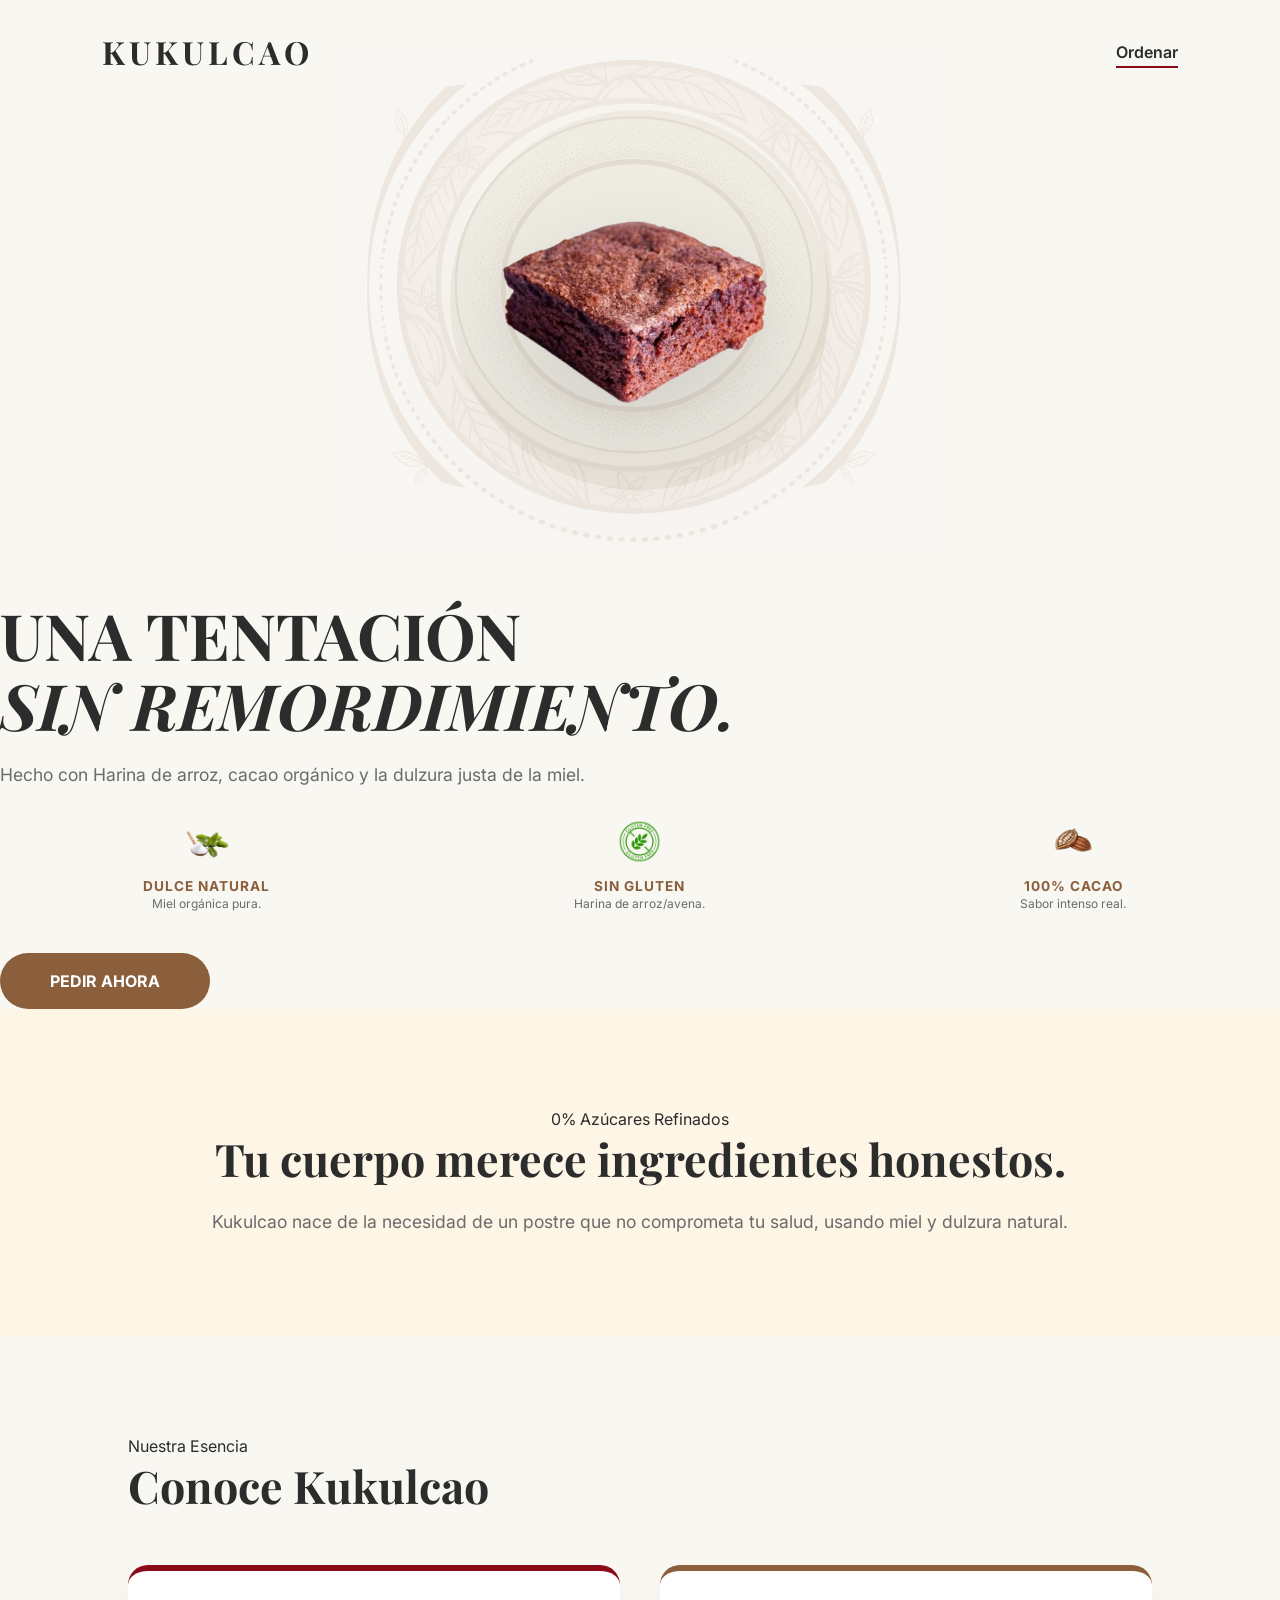
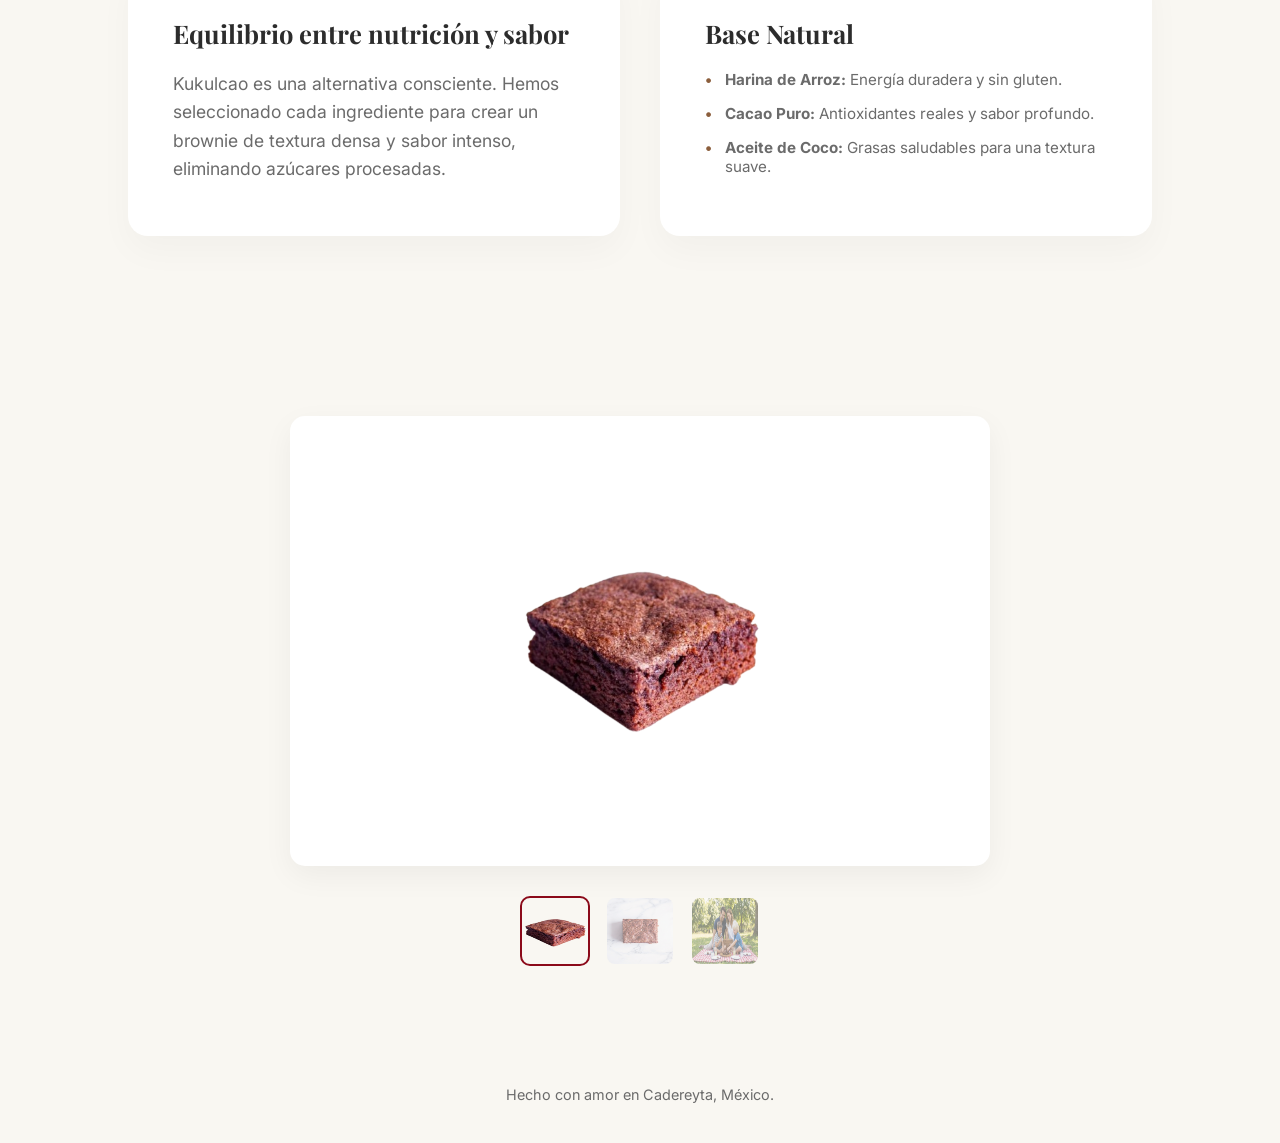
==== commit 622a6116: "Fix HTML structure and formatting issues" ====
--- a/index.html
+++ b/index.html
@@ -18,7 +18,7 @@
 
     <main>
             <div class="hero-text">
-                <img src="icono-cacao-dorado.png" alt="Icono de Cacao Dorado" class="hero-title-icon fade-in">            <div class="product-display">
+               <div class="product-display">
                 <img src="aro-decorativo.png" alt="Aro Decorativo Artesanal" class="decorative-ring-img">
                 <div class="circle-bg"></div>
                 <img src="brownie-1.png" alt="Kukulcao Brownie Hero" class="hero-img">
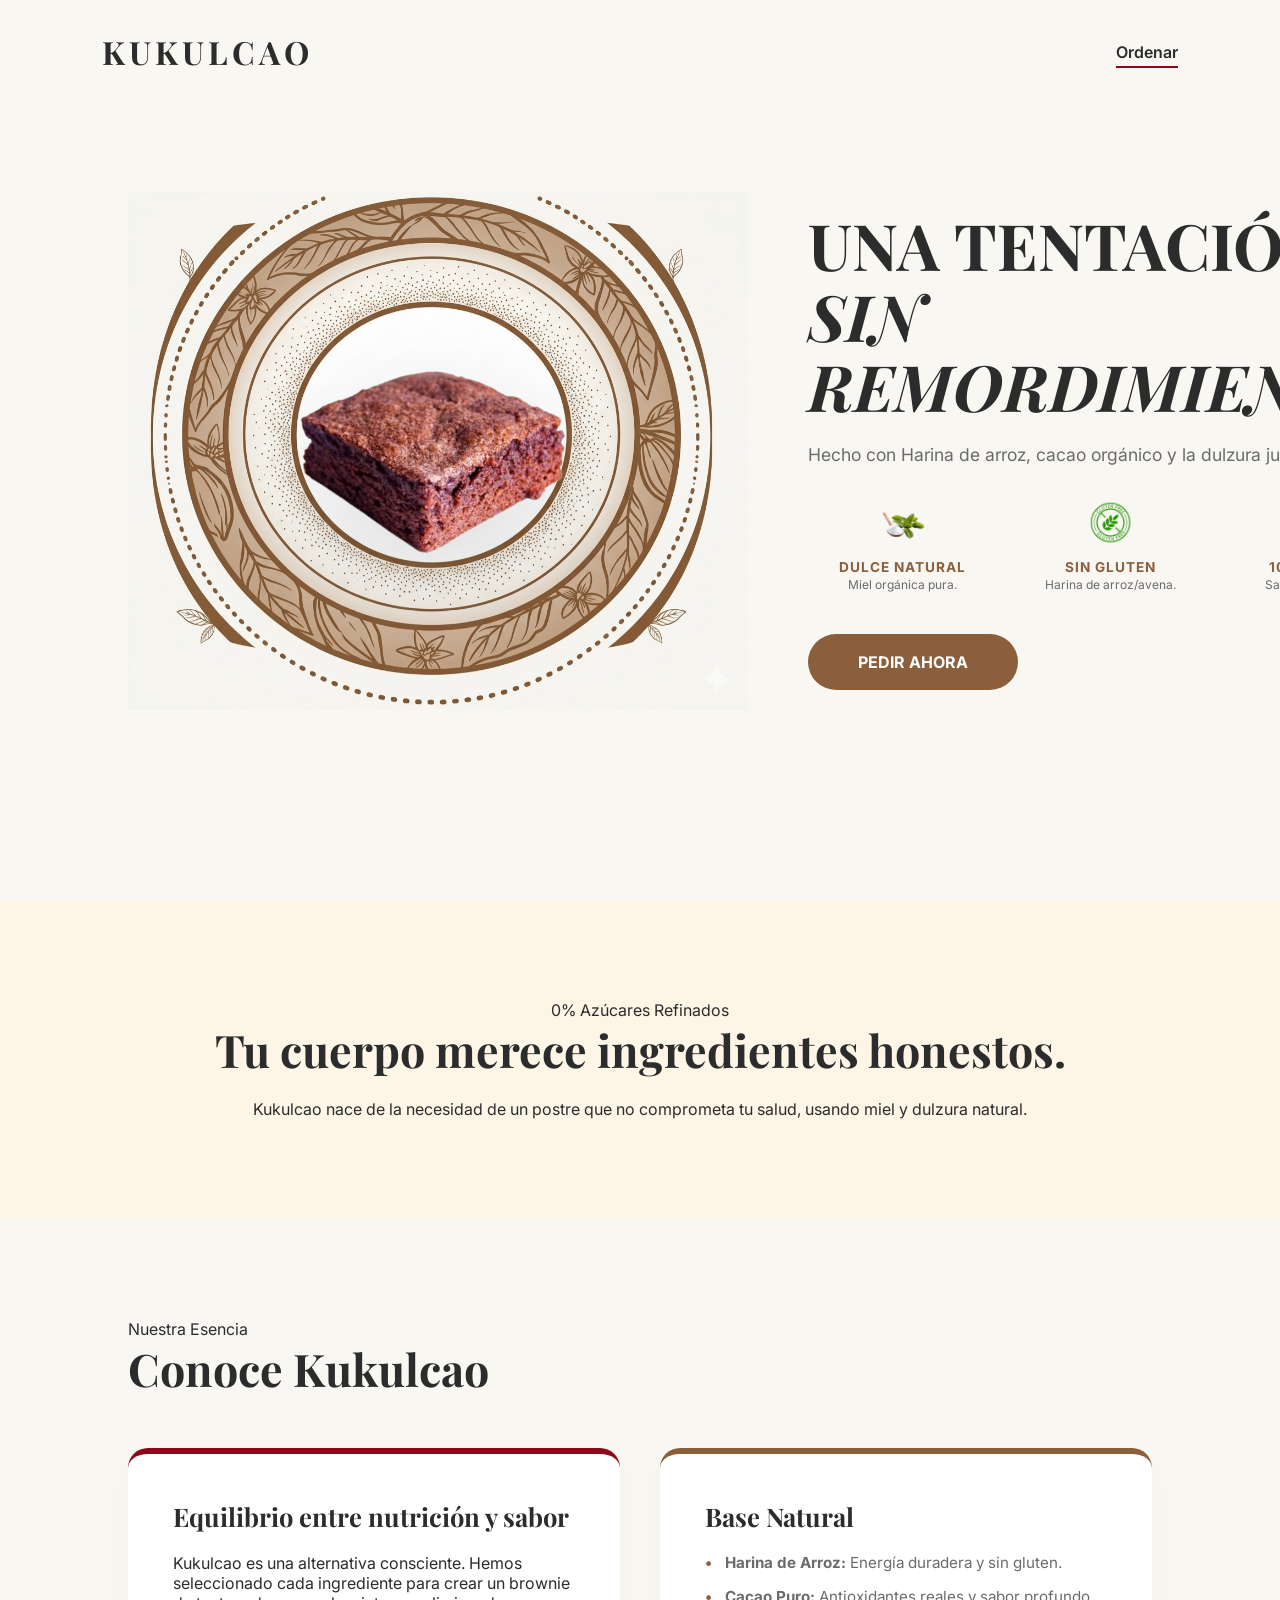
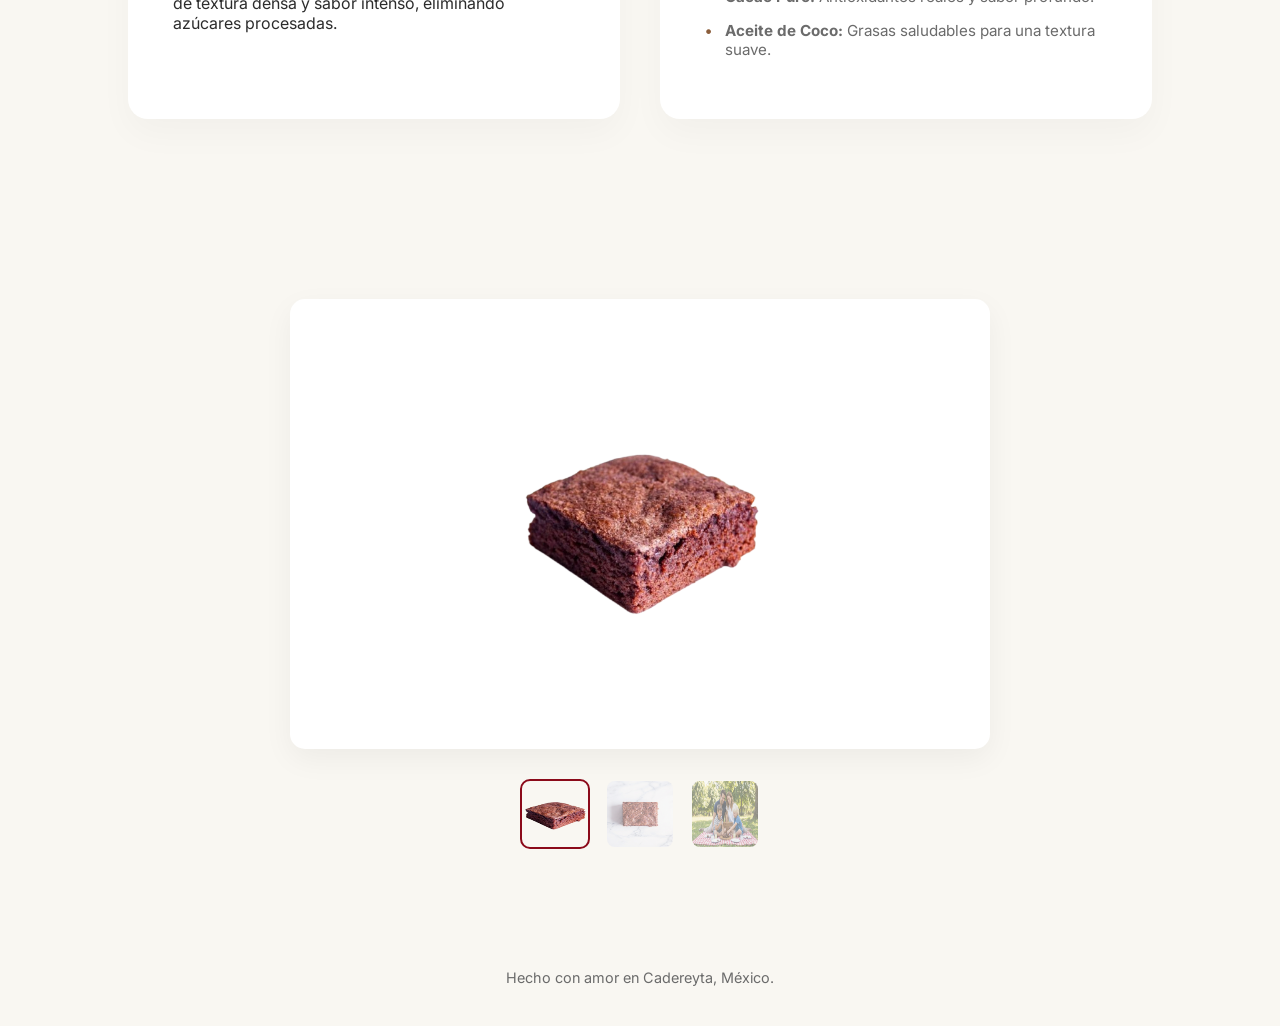
==== commit 0d0d799d: "Update index.html" ====
--- a/index.html
+++ b/index.html
@@ -17,8 +17,8 @@
     </nav>
 
     <main>
-            <div class="hero-text">
-               <div class="product-display">
+        <section class="hero-minimal">
+            <div class="product-display">
                 <img src="aro-decorativo.png" alt="Aro Decorativo Artesanal" class="decorative-ring-img">
                 <div class="circle-bg"></div>
                 <img src="brownie-1.png" alt="Kukulcao Brownie Hero" class="hero-img">
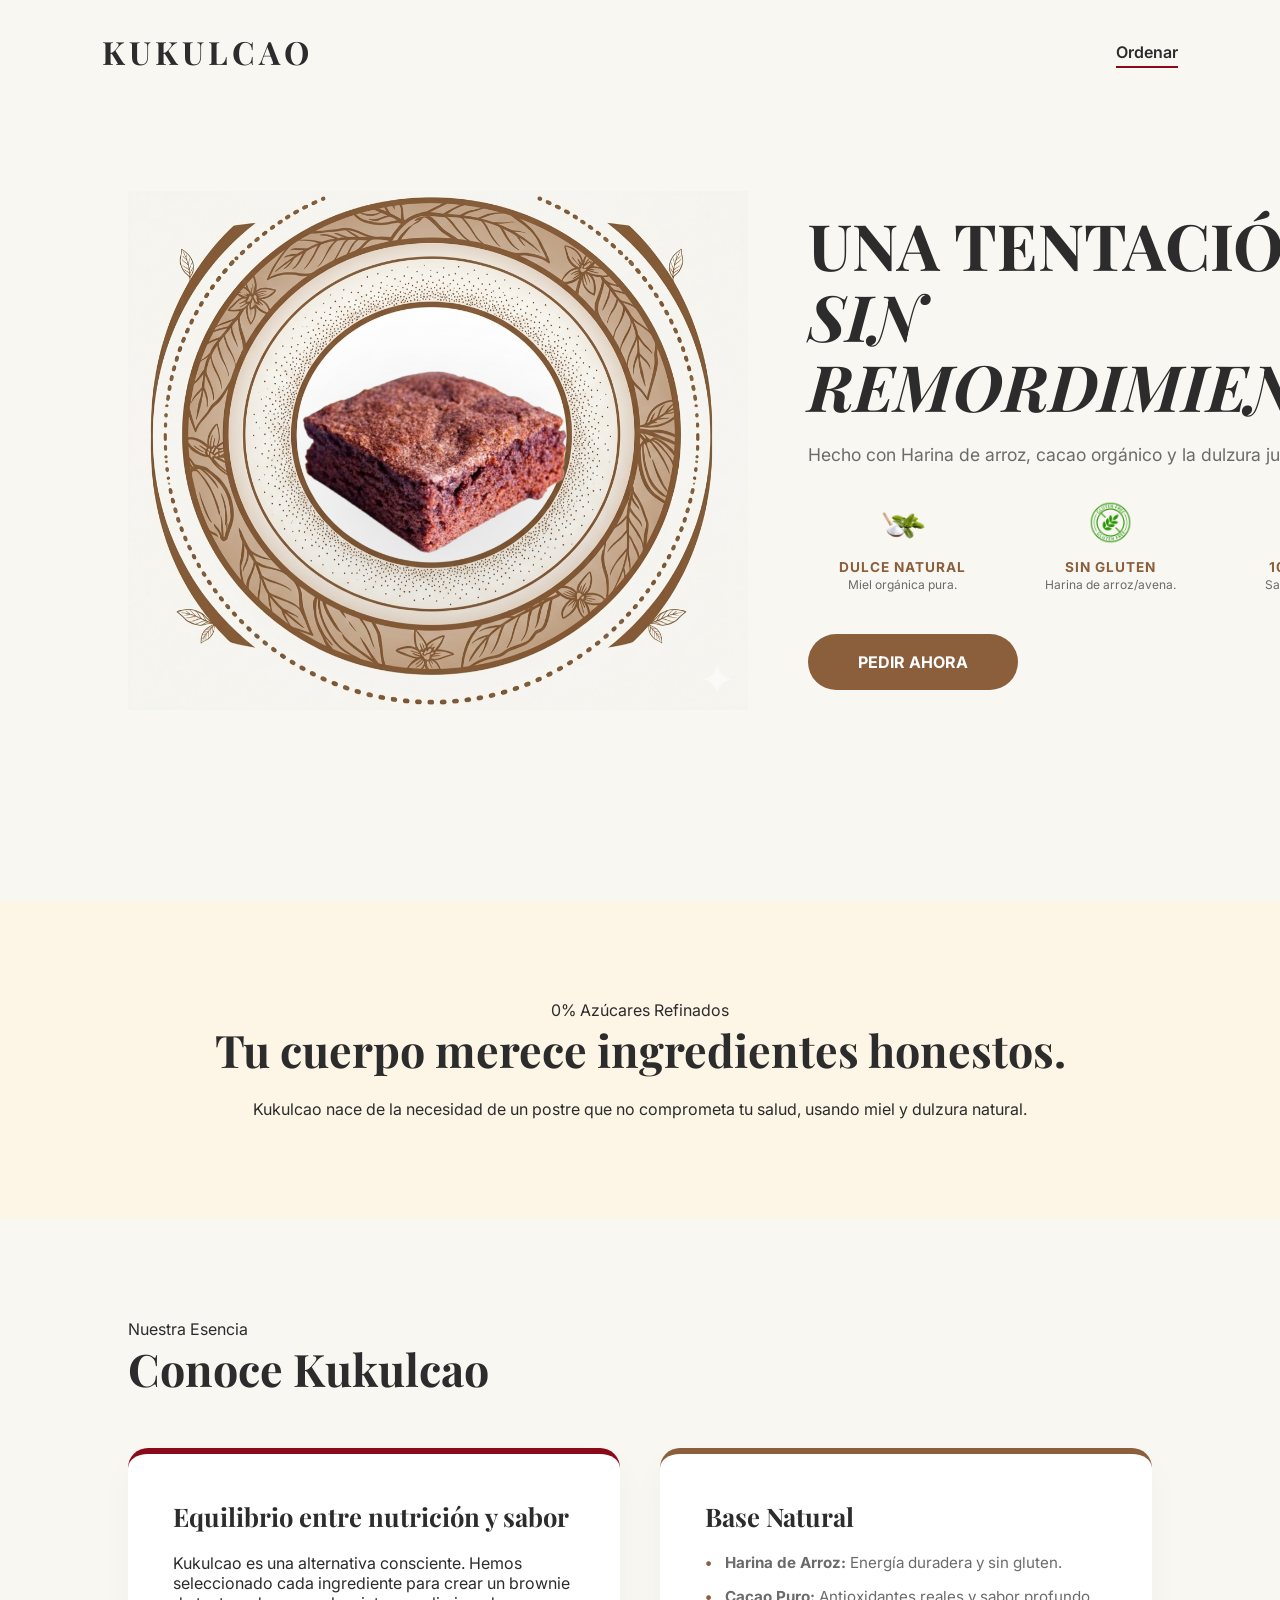
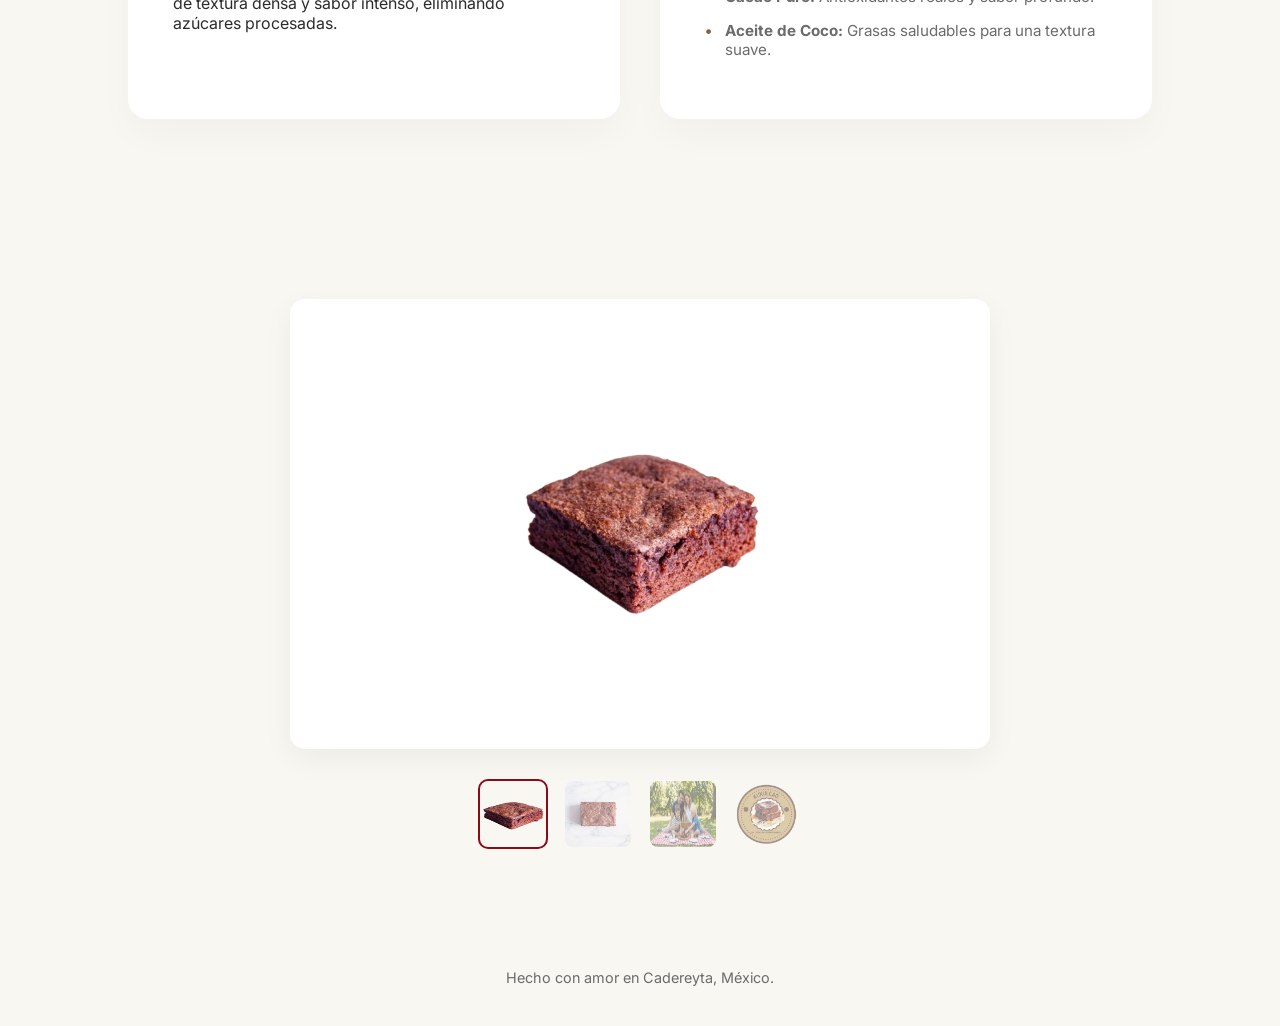
==== commit 16a0844f: "Update index.html" ====
--- a/index.html
+++ b/index.html
@@ -89,6 +89,9 @@
                 <img src="brownie-1.png" class="thumb active" onclick="changeImage(this.src, this)">
                 <img src="brownie-2.png" class="thumb" onclick="changeImage(this.src, this)">
                 <img src="brownie-3.png" class="thumb" onclick="changeImage(this.src, this)">
+                <img src="brownie-4.png" class="thumb" onclick="changeImage(this.src, this)">
+
+                
             </div>
         </section>
     </main>
--- a/style.css
+++ b/style.css
@@ -107,7 +107,7 @@
     animation: floatOriginal 6s ease-in-out infinite;
     
     position: relative; 
-    left: -7px; /* <--- Cambia este número: más negativo lo mueve a la izquierda */
+    left: -5px; /* <--- Cambia este número: más negativo lo mueve a la izquierda */
 }
 
 
@@ -204,7 +204,9 @@
     }
 
     .circle-bg { width: 250px; height: 250px; }
-    .hero-img { width: 175px; }
+    .hero-img { width: 175px; 
+                left: -5px;}
+   
     .hero-text h1 { font-size: 2.1rem; }
     .desc-body { grid-template-columns: 1fr; }
 }
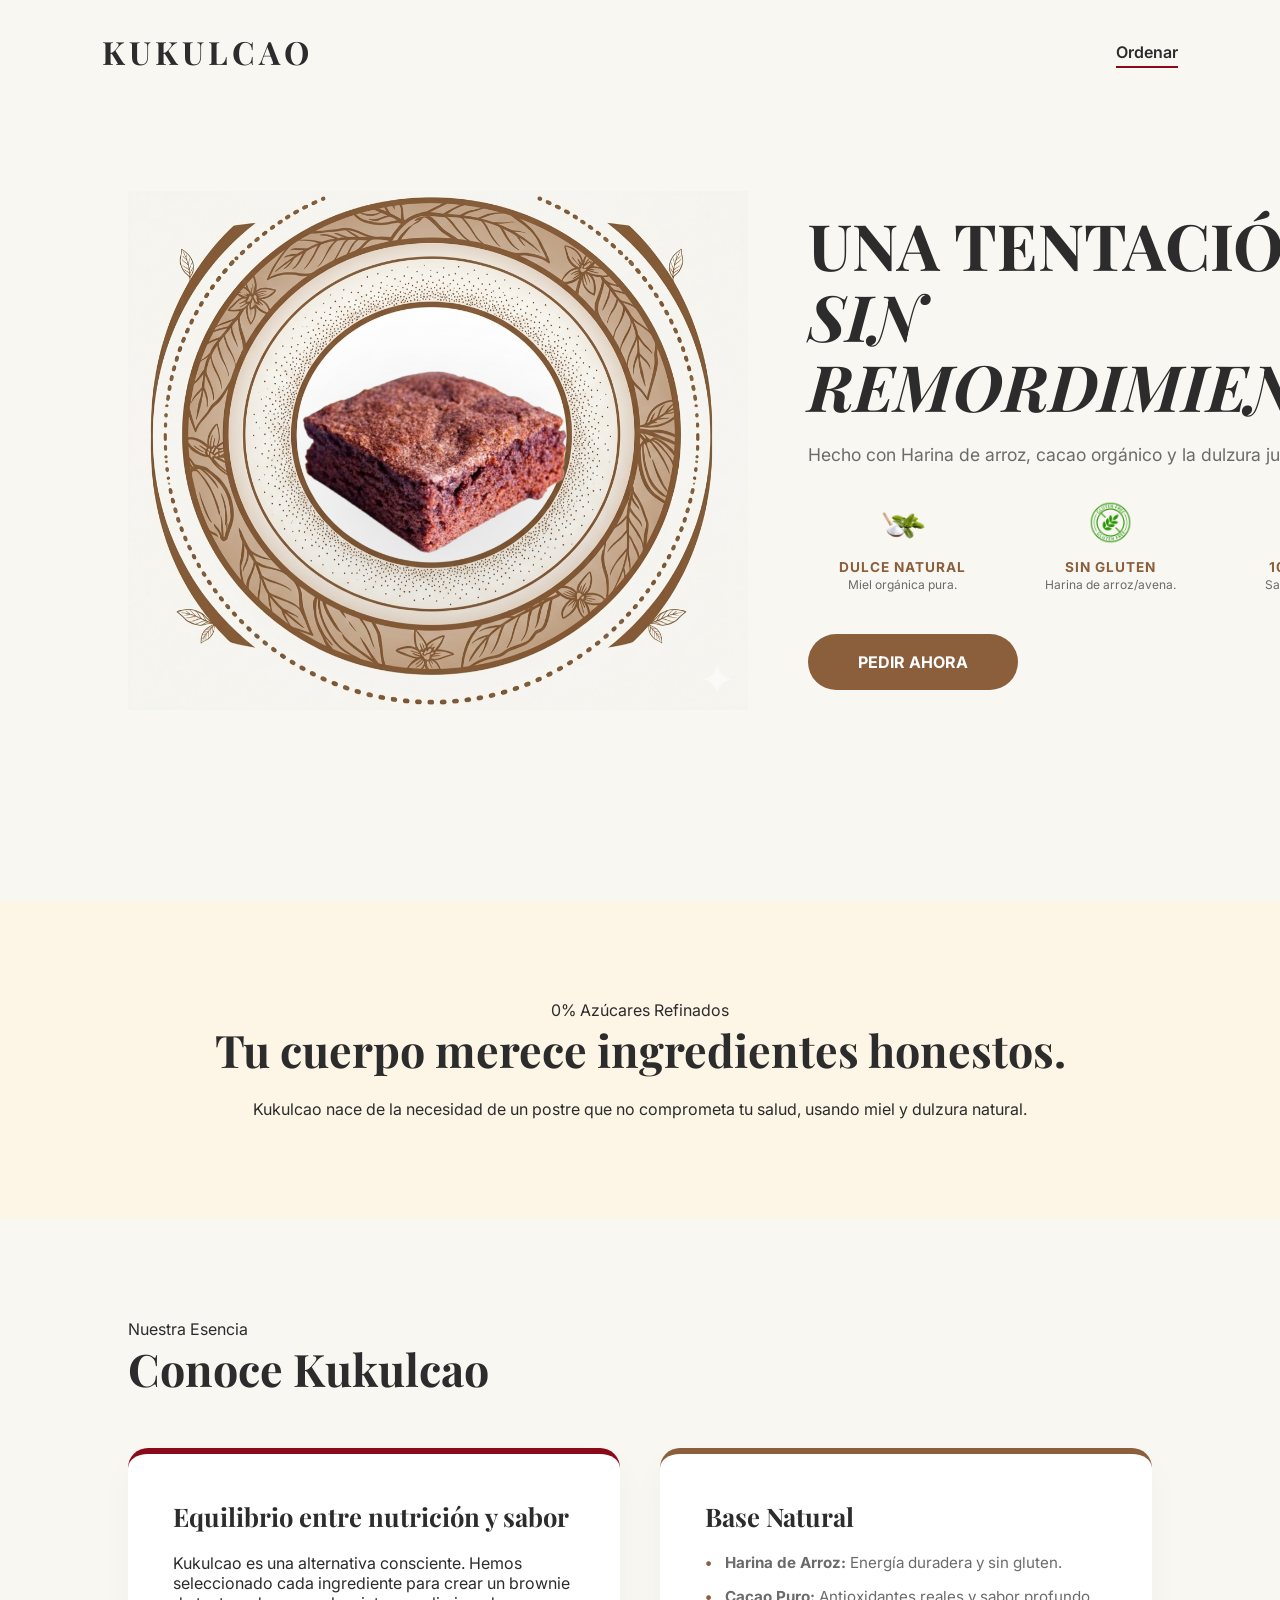
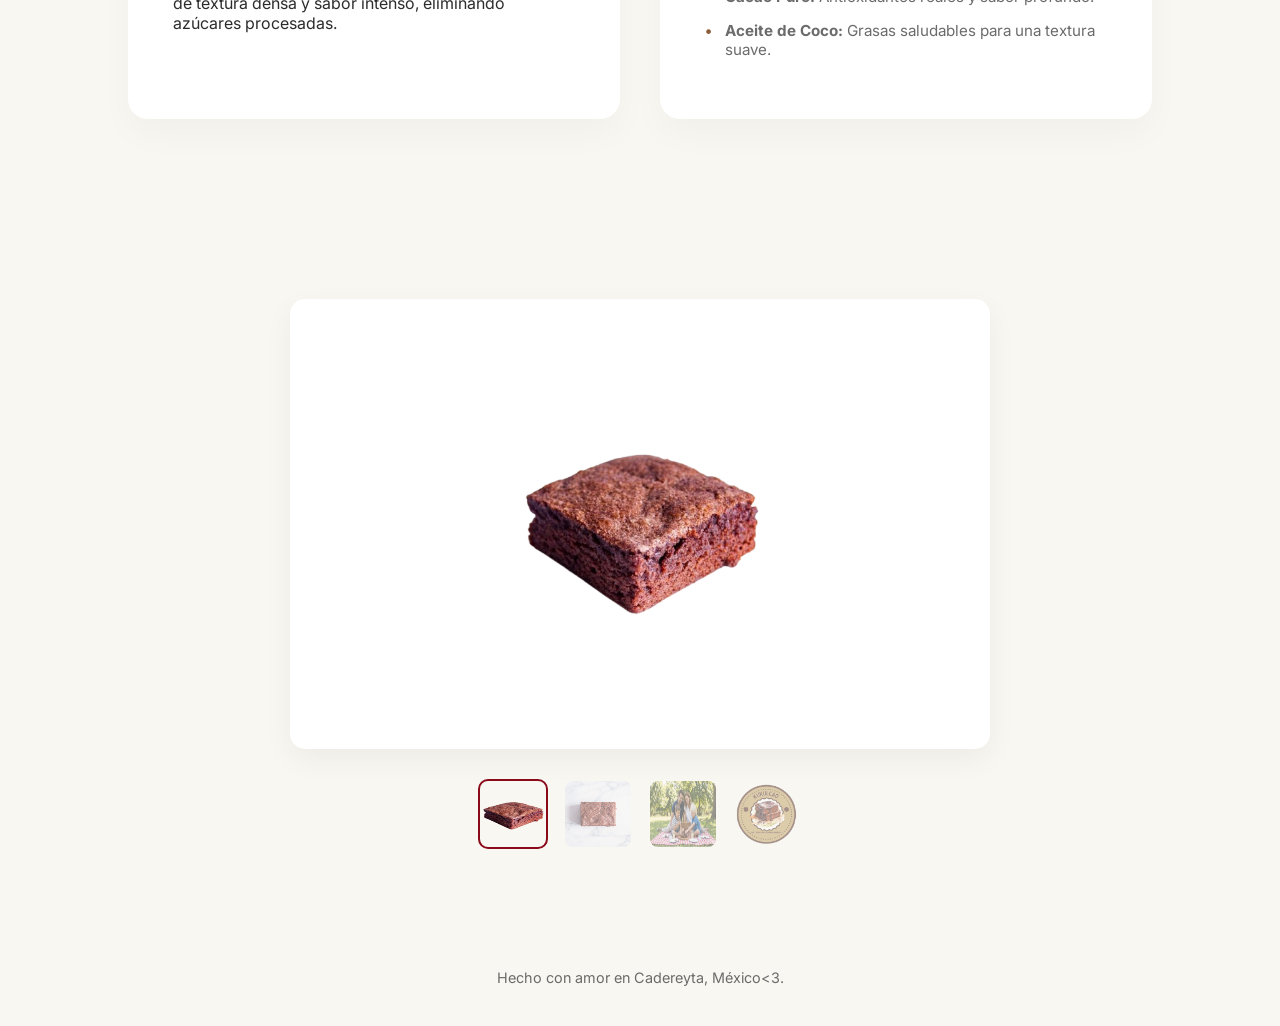
==== commit bff97627: "Update index.html" ====
--- a/index.html
+++ b/index.html
@@ -97,7 +97,7 @@
     </main>
 
     <footer class="minimal-footer">
-        <p>Hecho con amor en Cadereyta, México.</p>
+        <p>Hecho con amor en Cadereyta, México<3.</p>
     </footer>
 
     <script src="script.js"></script>
